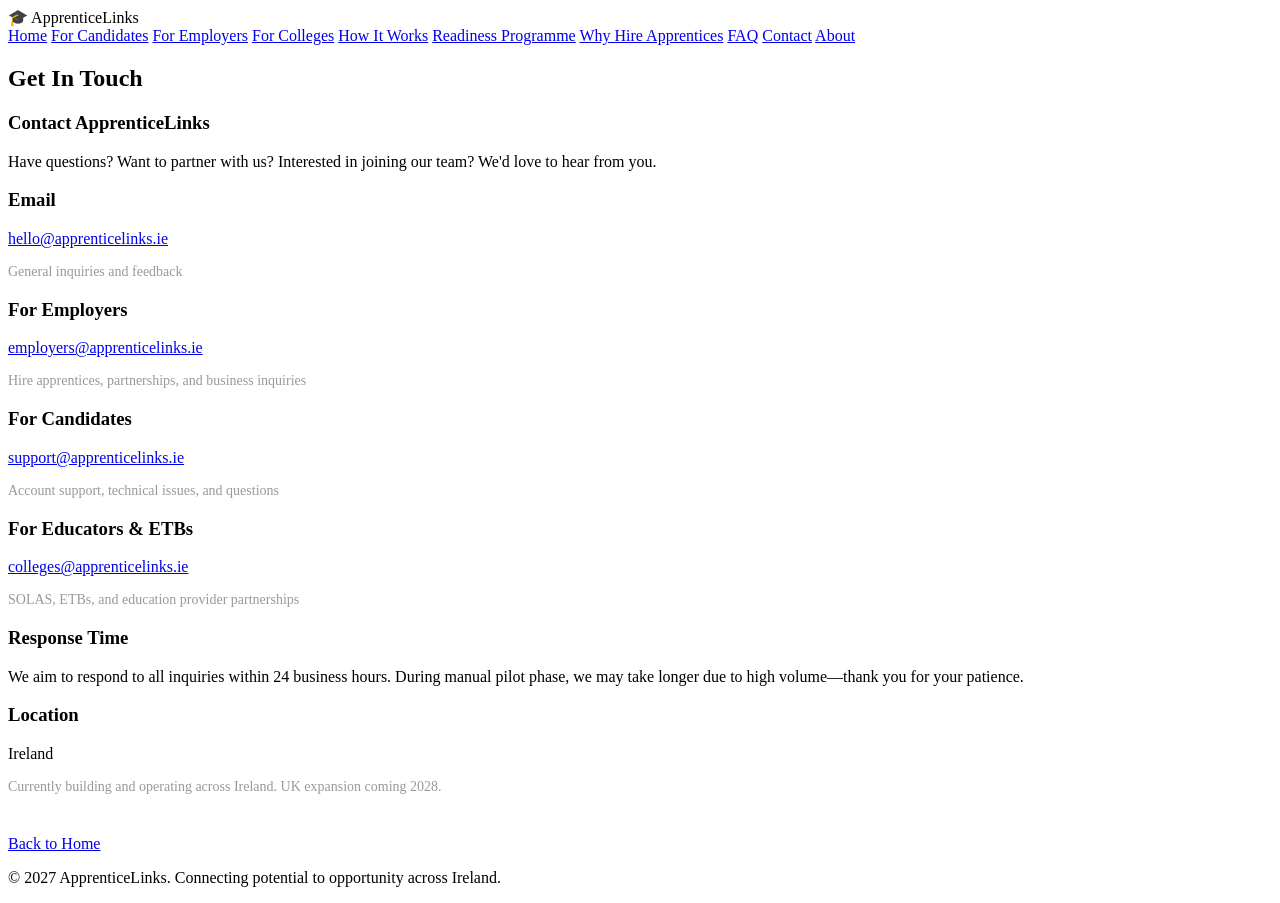
==== contact.html @ 3d9f49cb "Initial commit - ApprenticeLinks website" ====
<!DOCTYPE html>
<html lang="en">
<head>
  <meta charset="UTF-8">
  <meta name="viewport" content="width=device-width, initial-scale=1.0">
  <meta name="description" content="Contact ApprenticeLinks - Get in touch with our team">
  <title>Contact - ApprenticeLinks</title>
  <link rel="stylesheet" href="styles.css">
</head>
<body>
  <header>
    <div class="logo">🎓 ApprenticeLinks</div>
    <nav>
      <a href="index.html">Home</a>
      <a href="for-candidates.html">For Candidates</a>
      <a href="for-employers.html">For Employers</a>
      <a href="for-colleges.html">For Colleges</a>
      <a href="how-it-works.html">How It Works</a>
      <a href="readiness-programme.html">Readiness Programme</a>
      <a href="why-hire-apprentices.html">Why Hire Apprentices</a>
      <a href="faq.html">FAQ</a>
      <a href="contact.html">Contact</a>
      <a href="about.html">About</a>
    </nav>
  </header>

  <section class="section">
    <h2>Get In Touch</h2>
    
    <div class="card">
      <h3>Contact ApprenticeLinks</h3>
      <p>Have questions? Want to partner with us? Interested in joining our team? We'd love to hear from you.</p>
    </div>

    <div class="card">
      <h3>Email</h3>
      <p><a href="mailto:hello@apprenticelinks.ie">hello@apprenticelinks.ie</a></p>
      <p style="margin-top: 10px; color: #999; font-size: 14px;">General inquiries and feedback</p>
    </div>

    <div class="card">
      <h3>For Employers</h3>
      <p><a href="mailto:employers@apprenticelinks.ie">employers@apprenticelinks.ie</a></p>
      <p style="margin-top: 10px; color: #999; font-size: 14px;">Hire apprentices, partnerships, and business inquiries</p>
    </div>

    <div class="card">
      <h3>For Candidates</h3>
      <p><a href="mailto:support@apprenticelinks.ie">support@apprenticelinks.ie</a></p>
      <p style="margin-top: 10px; color: #999; font-size: 14px;">Account support, technical issues, and questions</p>
    </div>

    <div class="card">
      <h3>For Educators & ETBs</h3>
      <p><a href="mailto:colleges@apprenticelinks.ie">colleges@apprenticelinks.ie</a></p>
      <p style="margin-top: 10px; color: #999; font-size: 14px;">SOLAS, ETBs, and education provider partnerships</p>
    </div>

    <div class="card">
      <h3>Response Time</h3>
      <p>We aim to respond to all inquiries within 24 business hours. During manual pilot phase, we may take longer due to high volume—thank you for your patience.</p>
    </div>

    <div class="card">
      <h3>Location</h3>
      <p>Ireland</p>
      <p style="margin-top: 10px; color: #999; font-size: 14px;">Currently building and operating across Ireland. UK expansion coming 2028.</p>
    </div>

    <div class="button-container" style="margin-top: 40px;">
      <a href="index.html" class="btn">Back to Home</a>
    </div>
  </section>

  <footer>
    <p>&copy; 2027 ApprenticeLinks. Connecting potential to opportunity across Ireland.</p>
  </footer>
</body>
</html>
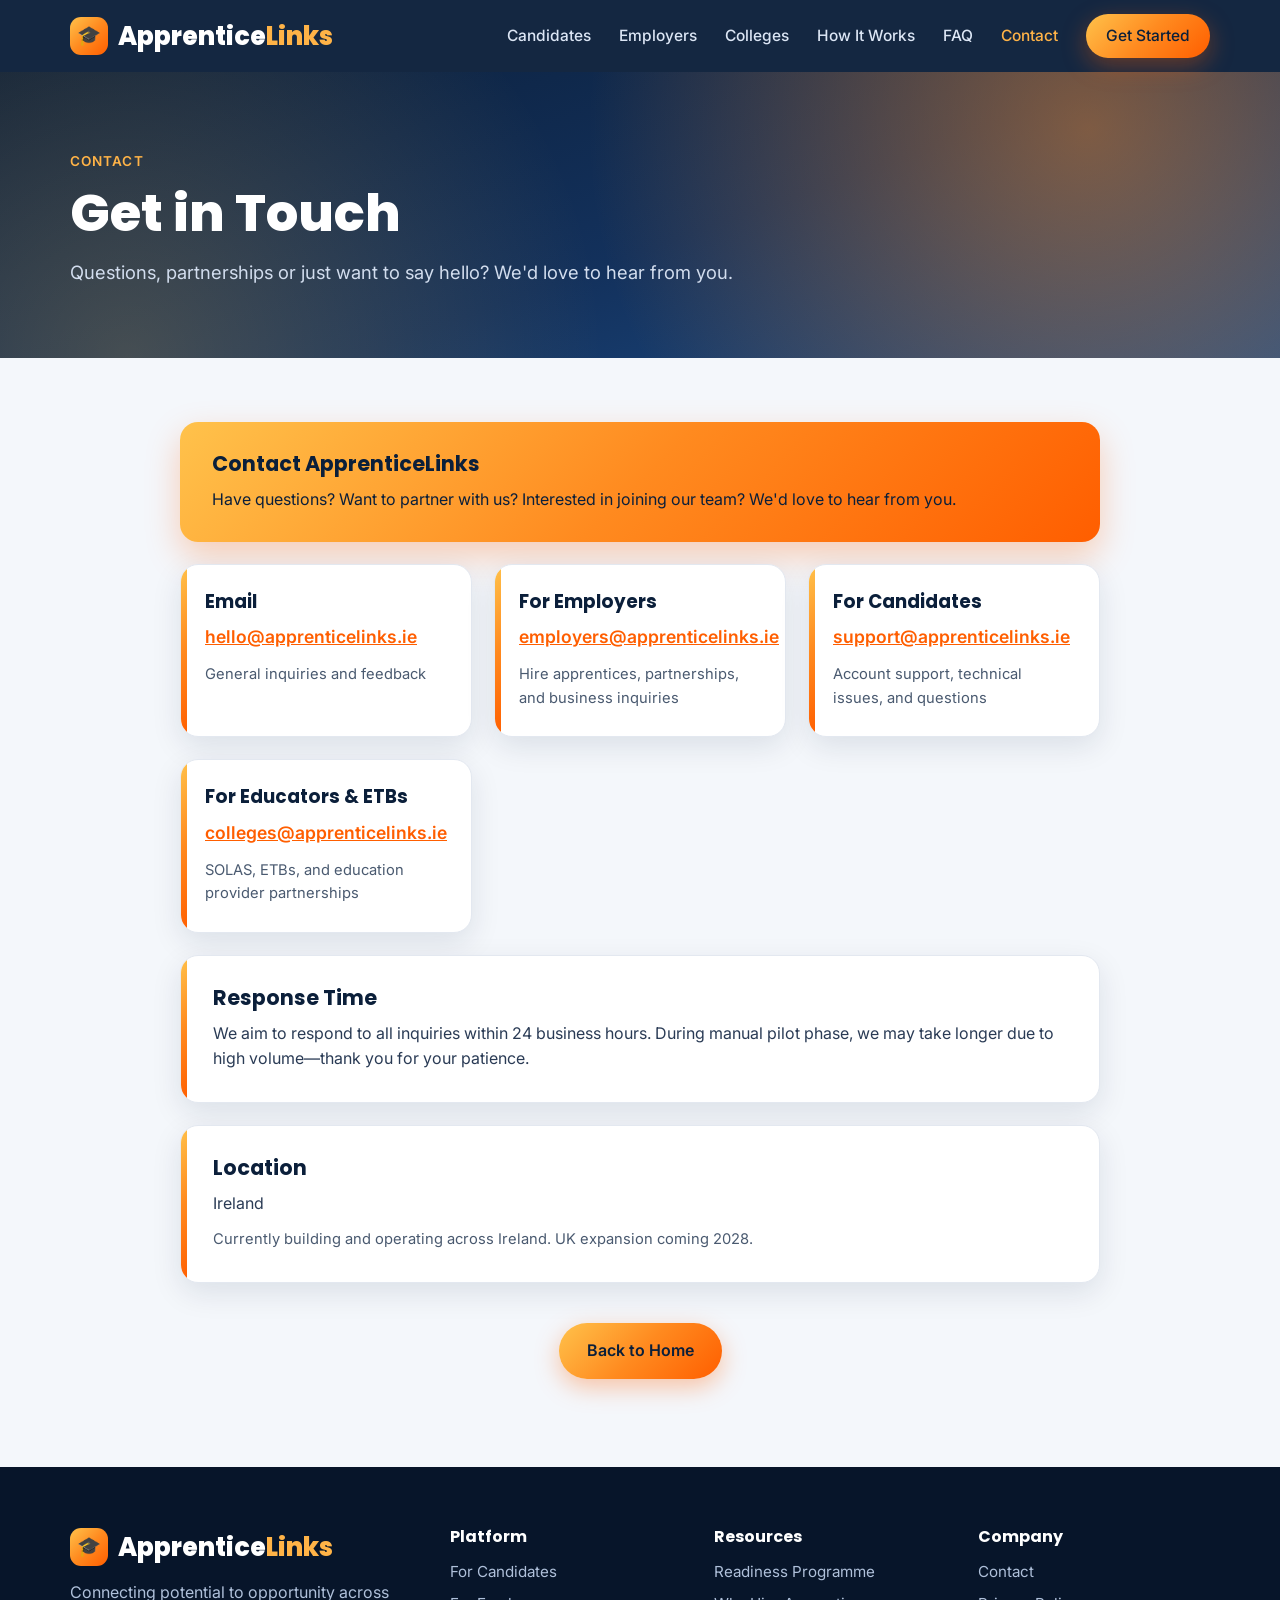
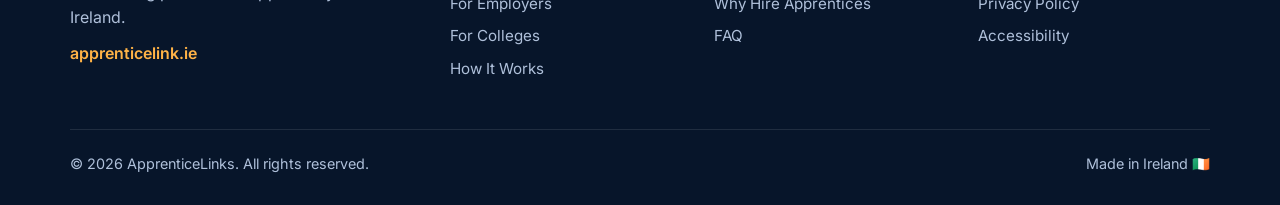
==== commit 3e41e897: "Restyle all pages to match the new homepage Moves the homepage styles into the shared styles.css and" ====
--- a/contact.html
+++ b/contact.html
@@ -5,75 +5,120 @@
   <meta name="viewport" content="width=device-width, initial-scale=1.0">
   <meta name="description" content="Contact ApprenticeLinks - Get in touch with our team">
   <title>Contact - ApprenticeLinks</title>
+  <link rel="preconnect" href="https://fonts.googleapis.com">
+  <link rel="preconnect" href="https://fonts.gstatic.com" crossorigin>
+  <link href="https://fonts.googleapis.com/css2?family=Poppins:wght@600;700;800&family=Inter:wght@400;500;600&display=swap" rel="stylesheet">
   <link rel="stylesheet" href="styles.css">
 </head>
 <body>
+
   <header>
-    <div class="logo">🎓 ApprenticeLinks</div>
-    <nav>
-      <a href="index.html">Home</a>
-      <a href="for-candidates.html">For Candidates</a>
-      <a href="for-employers.html">For Employers</a>
-      <a href="for-colleges.html">For Colleges</a>
-      <a href="how-it-works.html">How It Works</a>
-      <a href="readiness-programme.html">Readiness Programme</a>
-      <a href="why-hire-apprentices.html">Why Hire Apprentices</a>
-      <a href="faq.html">FAQ</a>
-      <a href="contact.html">Contact</a>
-      <a href="about.html">About</a>
-    </nav>
+    <div class="container nav-bar">
+      <a href="index.html" class="logo" aria-label="ApprenticeLinks home">
+        <span class="logo-mark" aria-hidden="true">🎓</span>
+        <span>Apprentice<span class="accent">Links</span></span>
+      </a>
+      <button class="menu-toggle" aria-label="Open menu" aria-expanded="false" aria-controls="main-nav">☰</button>
+      <nav class="main-nav" id="main-nav">
+        <a href="for-candidates.html">Candidates</a>
+        <a href="for-employers.html">Employers</a>
+        <a href="for-colleges.html">Colleges</a>
+        <a href="how-it-works.html">How It Works</a>
+        <a href="faq.html">FAQ</a>
+        <a href="contact.html" class="active" aria-current="page">Contact</a>
+        <a href="index.html#quiz" class="btn btn-orange btn-sm">Get Started</a>
+      </nav>
+    </div>
   </header>
 
-  <section class="section">
-    <h2>Get In Touch</h2>
-    
-    <div class="card">
-      <h3>Contact ApprenticeLinks</h3>
-      <p>Have questions? Want to partner with us? Interested in joining our team? We'd love to hear from you.</p>
+  <section class="page-hero">
+    <div class="container">
+      <span class="eyebrow">Contact</span>
+      <h1>Get in Touch</h1>
+      <p>Questions, partnerships or just want to say hello? We'd love to hear from you.</p>
     </div>
+  </section>
 
-    <div class="card">
-      <h3>Email</h3>
-      <p><a href="mailto:hello@apprenticelinks.ie">hello@apprenticelinks.ie</a></p>
-      <p style="margin-top: 10px; color: #999; font-size: 14px;">General inquiries and feedback</p>
-    </div>
-
-    <div class="card">
-      <h3>For Employers</h3>
-      <p><a href="mailto:employers@apprenticelinks.ie">employers@apprenticelinks.ie</a></p>
-      <p style="margin-top: 10px; color: #999; font-size: 14px;">Hire apprentices, partnerships, and business inquiries</p>
-    </div>
-
-    <div class="card">
-      <h3>For Candidates</h3>
-      <p><a href="mailto:support@apprenticelinks.ie">support@apprenticelinks.ie</a></p>
-      <p style="margin-top: 10px; color: #999; font-size: 14px;">Account support, technical issues, and questions</p>
-    </div>
-
-    <div class="card">
-      <h3>For Educators & ETBs</h3>
-      <p><a href="mailto:colleges@apprenticelinks.ie">colleges@apprenticelinks.ie</a></p>
-      <p style="margin-top: 10px; color: #999; font-size: 14px;">SOLAS, ETBs, and education provider partnerships</p>
-    </div>
-
-    <div class="card">
-      <h3>Response Time</h3>
-      <p>We aim to respond to all inquiries within 24 business hours. During manual pilot phase, we may take longer due to high volume—thank you for your patience.</p>
-    </div>
-
-    <div class="card">
-      <h3>Location</h3>
-      <p>Ireland</p>
-      <p style="margin-top: 10px; color: #999; font-size: 14px;">Currently building and operating across Ireland. UK expansion coming 2028.</p>
-    </div>
-
-    <div class="button-container" style="margin-top: 40px;">
-      <a href="index.html" class="btn">Back to Home</a>
+  <section class="page-body">
+    <div class="container">
+      <div class="page-content">
+        <div class="card highlight">
+        <h3>Contact ApprenticeLinks</h3>
+        <p>Have questions? Want to partner with us? Interested in joining our team? We'd love to hear from you.</p>
+        </div>
+        <div class="card-grid">
+          <div class="card contact-card">
+          <h3>Email</h3>
+          <p class="email"><a href="mailto:hello@apprenticelinks.ie">hello@apprenticelinks.ie</a></p>
+          <p class="muted">General inquiries and feedback</p>
+          </div>
+          <div class="card contact-card">
+          <h3>For Employers</h3>
+          <p class="email"><a href="mailto:employers@apprenticelinks.ie">employers@apprenticelinks.ie</a></p>
+          <p class="muted">Hire apprentices, partnerships, and business inquiries</p>
+          </div>
+          <div class="card contact-card">
+          <h3>For Candidates</h3>
+          <p class="email"><a href="mailto:support@apprenticelinks.ie">support@apprenticelinks.ie</a></p>
+          <p class="muted">Account support, technical issues, and questions</p>
+          </div>
+          <div class="card contact-card">
+          <h3>For Educators & ETBs</h3>
+          <p class="email"><a href="mailto:colleges@apprenticelinks.ie">colleges@apprenticelinks.ie</a></p>
+          <p class="muted">SOLAS, ETBs, and education provider partnerships</p>
+          </div>
+        </div>
+        <div class="card">
+        <h3>Response Time</h3>
+        <p>We aim to respond to all inquiries within 24 business hours. During manual pilot phase, we may take longer due to high volume—thank you for your patience.</p>
+        </div>
+        <div class="card">
+        <h3>Location</h3>
+        <p>Ireland</p>
+        <p class="muted">Currently building and operating across Ireland. UK expansion coming 2028.</p>
+        </div>
+        <div class="page-actions">
+          <a href="index.html" class="btn btn-orange">Back to Home</a>
+        </div>
+      </div>
     </div>
   </section>
 
   <footer>
-    <p>&copy; 2027 ApprenticeLinks. Connecting potential to opportunity across Ireland.</p>
+    <div class="container">
+      <div class="footer-grid">
+        <div>
+          <div class="logo"><span class="logo-mark" aria-hidden="true">🎓</span><span>Apprentice<span class="accent">Links</span></span></div>
+          <p>Connecting potential to opportunity across Ireland.</p>
+          <p style="margin-top:10px;color:var(--orange-light);font-weight:600;">apprenticelink.ie</p>
+        </div>
+        <div>
+          <h4>Platform</h4>
+          <a href="for-candidates.html">For Candidates</a>
+          <a href="for-employers.html">For Employers</a>
+          <a href="for-colleges.html">For Colleges</a>
+          <a href="how-it-works.html">How It Works</a>
+        </div>
+        <div>
+          <h4>Resources</h4>
+          <a href="readiness-programme.html">Readiness Programme</a>
+          <a href="why-hire-apprentices.html">Why Hire Apprentices</a>
+          <a href="faq.html">FAQ</a>
+        </div>
+        <div>
+          <h4>Company</h4>
+          <a href="contact.html">Contact</a>
+          <a href="#">Privacy Policy</a>
+          <a href="#">Accessibility</a>
+        </div>
+      </div>
+      <div class="footer-bottom">
+        <span>&copy; <span id="year">2026</span> ApprenticeLinks. All rights reserved.</span>
+        <span>Made in Ireland 🇮🇪</span>
+      </div>
+    </div>
   </footer>
+
+  <script src="site.js"></script>
 </body>
 </html>
--- a/styles.css
+++ b/styles.css
@@ -0,0 +1,682 @@
+:root {
+  --navy: #0B1F3A;
+  --navy-2: #13315C;
+  --navy-3: #1D4E89;
+  --orange: #FF7A1A;
+  --orange-light: #FFB347;
+  --orange-bright: #FF5E00;
+  --orange-grad: linear-gradient(135deg, #FFC24B 0%, #FF8A1F 50%, #FF5E00 100%);
+  --red: #D62839;
+  --red-dark: #B01E2E;
+  --bg: #FFFFFF;
+  --bg-soft: #FFF6EC;
+  --bg-grey: #F4F7FB;
+  --text: #0B1F3A;
+  --muted: #4A5A70;
+  --border: #E3E8F0;
+  --radius: 18px;
+  --shadow: 0 10px 30px rgba(11, 31, 58, 0.10);
+}
+
+* { box-sizing: border-box; margin: 0; padding: 0; }
+html { scroll-behavior: smooth; }
+body {
+  font-family: 'Inter', system-ui, -apple-system, sans-serif;
+  color: var(--text);
+  background: var(--bg);
+  line-height: 1.6;
+}
+h1, h2, h3, h4 { font-family: 'Poppins', sans-serif; line-height: 1.2; }
+a { color: inherit; }
+.container { max-width: 1180px; margin: 0 auto; padding: 0 20px; }
+section { padding: 88px 0; scroll-margin-top: 72px; }
+.aud { scroll-margin-top: 90px; }
+.section-head { text-align: center; max-width: 720px; margin: 0 auto 48px; }
+.eyebrow {
+  display: inline-block;
+  font-weight: 600;
+  font-size: 0.85rem;
+  letter-spacing: 0.08em;
+  text-transform: uppercase;
+  color: var(--orange-bright);
+  margin-bottom: 10px;
+}
+.section-head h2 { font-size: clamp(1.8rem, 4vw, 2.6rem); margin-bottom: 14px; }
+.section-head p { color: var(--muted); font-size: 1.1rem; }
+
+/* ---------- Buttons ---------- */
+.btn {
+  display: inline-flex;
+  align-items: center;
+  justify-content: center;
+  gap: 8px;
+  padding: 15px 28px;
+  border-radius: 999px;
+  font-weight: 600;
+  font-size: 1rem;
+  text-decoration: none;
+  border: none;
+  cursor: pointer;
+  transition: transform 0.15s ease, box-shadow 0.15s ease, filter 0.15s ease;
+  font-family: inherit;
+}
+.btn:hover { transform: translateY(-2px); filter: brightness(1.05); }
+.btn:focus-visible { outline: 3px solid var(--orange-light); outline-offset: 3px; }
+.btn-orange { background: var(--orange-grad); color: var(--navy); box-shadow: 0 8px 24px rgba(255, 94, 0, 0.35); }
+.btn-red { background: var(--red); color: #fff; box-shadow: 0 8px 24px rgba(214, 40, 57, 0.35); }
+.btn-red:hover { background: var(--red-dark); }
+.btn-ghost { background: transparent; color: var(--navy); border: 2px solid var(--border); }
+.btn-ghost:hover { border-color: var(--orange); }
+.btn-sm { padding: 10px 20px; font-size: 0.95rem; }
+
+/* ---------- Header ---------- */
+header {
+  position: sticky;
+  top: 0;
+  z-index: 50;
+  background: rgba(11, 31, 58, 0.96);
+  backdrop-filter: blur(8px);
+}
+.nav-bar { display: flex; align-items: center; justify-content: space-between; height: 72px; }
+.logo {
+  font-family: 'Poppins', sans-serif;
+  font-weight: 800;
+  font-size: 1.6rem;
+  color: #fff;
+  text-decoration: none;
+  display: flex;
+  align-items: center;
+  gap: 10px;
+}
+.logo-mark {
+  width: 38px; height: 38px;
+  border-radius: 11px;
+  background: var(--orange-grad);
+  display: grid; place-items: center;
+  color: var(--navy);
+  font-size: 1.2rem;
+}
+.logo span.accent { color: var(--orange-light); }
+nav.main-nav { display: flex; align-items: center; gap: 28px; }
+nav.main-nav a { color: #DCE6F5; text-decoration: none; font-weight: 500; font-size: 0.97rem; }
+nav.main-nav a:hover { color: var(--orange-light); }
+nav.main-nav a.btn { color: var(--navy); }
+.menu-toggle {
+  display: none;
+  background: none; border: none; color: #fff;
+  font-size: 1.7rem; cursor: pointer;
+}
+
+/* ---------- Hero ---------- */
+.hero {
+  position: relative;
+  overflow: hidden;
+  background:
+    radial-gradient(circle at 85% 20%, rgba(255, 138, 31, 0.45), transparent 45%),
+    radial-gradient(circle at 10% 90%, rgba(255, 194, 75, 0.25), transparent 40%),
+    linear-gradient(160deg, var(--navy) 0%, var(--navy-2) 55%, var(--navy-3) 100%);
+  color: #fff;
+  padding: 96px 0 110px;
+}
+.hero-grid { display: grid; grid-template-columns: 1.1fr 0.9fr; gap: 56px; align-items: center; }
+.domain-pill {
+  display: inline-flex; align-items: center; gap: 8px;
+  background: rgba(255, 255, 255, 0.1);
+  border: 1px solid rgba(255, 179, 71, 0.5);
+  color: var(--orange-light);
+  padding: 7px 16px;
+  border-radius: 999px;
+  font-weight: 600;
+  font-size: 0.95rem;
+  margin-bottom: 22px;
+}
+.domain-pill::before {
+  content: '';
+  width: 8px; height: 8px; border-radius: 50%;
+  background: var(--orange-light);
+  box-shadow: 0 0 0 4px rgba(255, 179, 71, 0.25);
+}
+.hero h1 { font-size: clamp(2.3rem, 5.4vw, 3.8rem); font-weight: 800; margin-bottom: 20px; }
+.hero h1 .hl {
+  background: var(--orange-grad);
+  -webkit-background-clip: text;
+  background-clip: text;
+  color: transparent;
+}
+.hero .subtitle { font-size: 1.2rem; color: #D2DDEE; max-width: 560px; margin-bottom: 34px; }
+.button-container { display: flex; flex-wrap: wrap; gap: 14px; margin-bottom: 26px; }
+.hero-note { font-size: 0.95rem; color: #AFC0DA; }
+.hero-note a { color: var(--orange-light); font-weight: 600; }
+
+.hero-card {
+  background: #fff;
+  color: var(--navy);
+  border-radius: 22px;
+  padding: 26px;
+  box-shadow: 0 30px 60px rgba(0, 0, 0, 0.35);
+  transform: rotate(1.5deg);
+}
+.hero-card h4 { font-size: 1rem; margin-bottom: 4px; }
+.hero-card .small { color: var(--muted); font-size: 0.88rem; margin-bottom: 18px; }
+.match-row {
+  display: flex; align-items: center; justify-content: space-between; gap: 12px;
+  padding: 14px 0;
+  border-top: 1px solid var(--border);
+}
+.match-row .role { font-weight: 600; font-size: 0.97rem; }
+.match-row .meta { font-size: 0.82rem; color: var(--muted); }
+.score {
+  flex-shrink: 0;
+  min-width: 62px;
+  text-align: center;
+  font-weight: 700;
+  font-family: 'Poppins', sans-serif;
+  padding: 6px 10px;
+  border-radius: 10px;
+  background: var(--orange-grad);
+  color: var(--navy);
+}
+.hero-card .badge-float {
+  display: inline-block;
+  margin-top: 16px;
+  background: #E8F7EE;
+  color: #146C3B;
+  font-weight: 600;
+  font-size: 0.85rem;
+  padding: 6px 12px;
+  border-radius: 999px;
+}
+
+/* ---------- Stats ---------- */
+.stats { background: var(--orange-grad); padding: 36px 0; }
+.stats-grid { display: grid; grid-template-columns: repeat(4, 1fr); gap: 20px; text-align: center; color: var(--navy); }
+.stat .num { font-family: 'Poppins', sans-serif; font-size: 2.2rem; font-weight: 800; }
+.stat .label { font-weight: 600; font-size: 0.95rem; }
+
+/* ---------- Steps ---------- */
+.steps { display: grid; grid-template-columns: repeat(4, 1fr); gap: 22px; counter-reset: step; }
+.step {
+  position: relative;
+  background: #fff;
+  border: 1px solid var(--border);
+  border-radius: var(--radius);
+  padding: 30px 24px;
+  box-shadow: var(--shadow);
+}
+.step-num {
+  width: 48px; height: 48px; border-radius: 14px;
+  display: grid; place-items: center;
+  background: var(--navy);
+  color: var(--orange-light);
+  font-family: 'Poppins', sans-serif;
+  font-weight: 800;
+  font-size: 1.3rem;
+  margin-bottom: 18px;
+}
+.step h3 { font-size: 1.15rem; margin-bottom: 8px; }
+.step p { color: var(--muted); font-size: 0.97rem; }
+
+/* ---------- Feature boxes (bright orange gradient) ---------- */
+.why { background: var(--bg-soft); }
+.feature-grid { display: grid; grid-template-columns: repeat(3, 1fr); gap: 24px; }
+.feature {
+  background: var(--orange-grad);
+  border-radius: var(--radius);
+  padding: 32px 28px;
+  color: var(--navy);
+  box-shadow: 0 14px 34px rgba(255, 94, 0, 0.28);
+  transition: transform 0.2s ease, box-shadow 0.2s ease;
+  position: relative;
+  overflow: hidden;
+}
+.feature::after {
+  content: '';
+  position: absolute;
+  width: 160px; height: 160px;
+  right: -50px; top: -50px;
+  border-radius: 50%;
+  background: rgba(255, 255, 255, 0.22);
+}
+.feature:hover { transform: translateY(-6px); box-shadow: 0 20px 40px rgba(255, 94, 0, 0.38); }
+.feature-icon {
+  width: 56px; height: 56px;
+  border-radius: 16px;
+  background: var(--navy);
+  display: grid; place-items: center;
+  margin-bottom: 18px;
+}
+.feature-icon svg { width: 28px; height: 28px; stroke: var(--orange-light); fill: none; stroke-width: 2; stroke-linecap: round; stroke-linejoin: round; }
+.feature h3 { font-size: 1.25rem; margin-bottom: 8px; }
+.feature p { font-weight: 500; }
+
+/* ---------- Audience ---------- */
+.audience-grid { display: grid; grid-template-columns: repeat(3, 1fr); gap: 24px; }
+.aud {
+  border-radius: var(--radius);
+  padding: 34px 28px;
+  display: flex; flex-direction: column;
+  box-shadow: var(--shadow);
+}
+.aud h3 { font-size: 1.4rem; margin-bottom: 10px; }
+.aud ul { list-style: none; margin: 14px 0 26px; flex-grow: 1; }
+.aud li { padding-left: 28px; position: relative; margin-bottom: 10px; }
+.aud li::before {
+  content: '✓';
+  position: absolute; left: 0; top: 0;
+  font-weight: 800;
+}
+.aud-candidates { background: var(--navy); color: #fff; }
+.aud-candidates li::before { color: var(--orange-light); }
+.aud-candidates p { color: #C9D6EA; }
+.aud-employers { background: #fff; border: 3px solid var(--red); }
+.aud-employers li::before { color: var(--red); }
+.aud-employers p { color: var(--muted); }
+.aud-colleges { background: var(--bg-grey); border: 1px solid var(--border); }
+.aud-colleges li::before { color: var(--orange-bright); }
+.aud-colleges p { color: var(--muted); }
+.aud .tag {
+  display: inline-block; align-self: flex-start;
+  font-size: 0.8rem; font-weight: 700; text-transform: uppercase; letter-spacing: 0.06em;
+  padding: 5px 12px; border-radius: 999px; margin-bottom: 14px;
+}
+.aud-candidates .tag { background: rgba(255, 179, 71, 0.2); color: var(--orange-light); }
+.aud-employers .tag { background: #FDE7EA; color: var(--red-dark); }
+.aud-colleges .tag { background: #FFE9D6; color: #A34400; }
+
+/* ---------- Quiz ---------- */
+.quiz-section {
+  background:
+    radial-gradient(circle at 0% 0%, rgba(255, 138, 31, 0.35), transparent 40%),
+    linear-gradient(160deg, var(--navy) 0%, var(--navy-2) 100%);
+  color: #fff;
+}
+.quiz-section .section-head p { color: #C9D6EA; }
+.quiz-section .eyebrow { color: var(--orange-light); }
+.quiz-card {
+  max-width: 780px;
+  margin: 0 auto;
+  background: #fff;
+  color: var(--navy);
+  border-radius: 24px;
+  padding: 40px;
+  box-shadow: 0 30px 60px rgba(0, 0, 0, 0.3);
+}
+.progress-wrap { display: flex; align-items: center; gap: 14px; margin-bottom: 28px; }
+.progress { flex: 1; height: 10px; background: var(--bg-grey); border-radius: 999px; overflow: hidden; }
+.progress-bar { height: 100%; width: 0; background: var(--orange-grad); border-radius: 999px; transition: width 0.35s ease; }
+.progress-label { font-weight: 600; font-size: 0.9rem; color: var(--muted); white-space: nowrap; }
+.q-title { font-size: 1.5rem; margin-bottom: 22px; }
+.options { display: grid; grid-template-columns: 1fr 1fr; gap: 14px; }
+.option {
+  text-align: left;
+  background: var(--bg-grey);
+  border: 2px solid transparent;
+  border-radius: 14px;
+  padding: 16px 18px;
+  font-family: inherit;
+  font-size: 1rem;
+  font-weight: 500;
+  color: var(--navy);
+  cursor: pointer;
+  display: flex; align-items: center; gap: 12px;
+  transition: border-color 0.15s ease, background 0.15s ease, transform 0.15s ease;
+}
+.option:hover { border-color: var(--orange); background: var(--bg-soft); transform: translateY(-2px); }
+.option:focus-visible { outline: 3px solid var(--orange-light); outline-offset: 2px; }
+.option .emoji { font-size: 1.5rem; }
+.quiz-nav { display: flex; justify-content: space-between; margin-top: 26px; }
+.link-btn { background: none; border: none; color: var(--muted); font-weight: 600; cursor: pointer; font-family: inherit; font-size: 0.95rem; }
+.link-btn:hover { color: var(--orange-bright); }
+.link-btn[disabled] { visibility: hidden; }
+
+.results h3 { font-size: 1.6rem; margin-bottom: 6px; }
+.results .intro { color: var(--muted); margin-bottom: 22px; }
+.result-item {
+  display: flex; align-items: center; gap: 16px;
+  padding: 18px;
+  border: 1px solid var(--border);
+  border-radius: 14px;
+  margin-bottom: 12px;
+}
+.result-item.top { border: 2px solid var(--orange); background: var(--bg-soft); }
+.result-item .info { flex: 1; }
+.result-item .role { font-weight: 700; font-size: 1.05rem; }
+.result-item .meta { font-size: 0.88rem; color: var(--muted); }
+.result-item .score { font-size: 1.1rem; }
+.next-box {
+  margin-top: 22px;
+  background: var(--navy);
+  color: #fff;
+  border-radius: 16px;
+  padding: 22px;
+}
+.next-box h4 { color: var(--orange-light); margin-bottom: 8px; }
+.next-box ol { padding-left: 20px; color: #D2DDEE; }
+.results .actions { display: flex; flex-wrap: wrap; gap: 12px; margin-top: 24px; }
+.demo-note { text-align: center; color: #AFC0DA; font-size: 0.9rem; margin-top: 18px; }
+
+/* ---------- System demo ---------- */
+.demo { background: var(--bg-grey); }
+.tabs { display: flex; justify-content: center; gap: 10px; margin-bottom: 28px; flex-wrap: wrap; }
+.tab {
+  padding: 11px 22px;
+  border-radius: 999px;
+  border: 2px solid var(--border);
+  background: #fff;
+  font-family: inherit;
+  font-weight: 600;
+  font-size: 0.97rem;
+  color: var(--navy);
+  cursor: pointer;
+}
+.tab[aria-selected="true"] { background: var(--navy); color: #fff; border-color: var(--navy); }
+.browser {
+  max-width: 1060px;
+  margin: 0 auto;
+  background: #fff;
+  border-radius: 18px;
+  box-shadow: 0 30px 60px rgba(11, 31, 58, 0.18);
+  overflow: hidden;
+}
+.browser-bar {
+  display: flex; align-items: center; gap: 8px;
+  background: #E9EEF5;
+  padding: 12px 16px;
+}
+.dot { width: 12px; height: 12px; border-radius: 50%; }
+.dot.r { background: #FF5F57; } .dot.y { background: #FEBC2E; } .dot.g { background: #28C840; }
+.url {
+  margin-left: 14px;
+  background: #fff;
+  border-radius: 8px;
+  padding: 5px 14px;
+  font-size: 0.85rem;
+  color: var(--muted);
+  flex: 1;
+  max-width: 420px;
+  overflow: hidden; white-space: nowrap; text-overflow: ellipsis;
+}
+.app { display: grid; grid-template-columns: 220px minmax(0, 1fr); min-height: 520px; }
+.sidebar { background: var(--navy); color: #C9D6EA; padding: 22px 16px; }
+.sidebar .logo { font-size: 1.15rem; margin-bottom: 26px; }
+.sidebar .logo-mark { width: 30px; height: 30px; font-size: 0.95rem; border-radius: 9px; }
+.side-link { display: block; padding: 10px 12px; border-radius: 10px; font-size: 0.93rem; margin-bottom: 4px; }
+.side-link.active { background: rgba(255, 179, 71, 0.16); color: var(--orange-light); font-weight: 600; }
+.app-main { padding: 26px; background: #FAFBFD; }
+.app-top { display: flex; justify-content: space-between; align-items: center; gap: 16px; margin-bottom: 22px; flex-wrap: wrap; }
+.app-top h3 { font-size: 1.35rem; }
+.app-top .sub { color: var(--muted); font-size: 0.9rem; }
+.avatar {
+  width: 44px; height: 44px; border-radius: 50%;
+  background: var(--orange-grad);
+  display: grid; place-items: center;
+  font-weight: 700; color: var(--navy);
+  flex-shrink: 0;
+}
+.kpis { display: grid; grid-template-columns: repeat(4, 1fr); gap: 14px; margin-bottom: 20px; }
+.kpi { background: #fff; border: 1px solid var(--border); border-radius: 14px; padding: 16px; }
+.kpi .k-label { font-size: 0.82rem; color: var(--muted); font-weight: 500; }
+.kpi .k-val { font-family: 'Poppins', sans-serif; font-size: 1.6rem; font-weight: 700; }
+.kpi .k-delta { font-size: 0.8rem; color: #146C3B; font-weight: 600; }
+.panels { display: grid; grid-template-columns: minmax(0, 1.4fr) minmax(0, 1fr); gap: 16px; }
+.panel, .kpi { min-width: 0; }
+.panel { background: #fff; border: 1px solid var(--border); border-radius: 14px; padding: 18px; }
+.panel h4 { font-size: 1rem; margin-bottom: 14px; }
+.bar-row { margin-bottom: 14px; }
+.bar-row .lbl { display: flex; justify-content: space-between; font-size: 0.88rem; font-weight: 500; margin-bottom: 6px; }
+.bar { height: 9px; background: var(--bg-grey); border-radius: 999px; overflow: hidden; }
+.bar span { display: block; height: 100%; background: var(--orange-grad); border-radius: 999px; }
+.chip {
+  display: inline-block;
+  font-size: 0.76rem;
+  font-weight: 600;
+  padding: 3px 10px;
+  border-radius: 999px;
+  white-space: nowrap;
+}
+.chip.green { background: #E8F7EE; color: #146C3B; }
+.chip.orange { background: #FFE9D6; color: #A34400; }
+.chip.blue { background: #E4EDFA; color: var(--navy-3); }
+.chip.red { background: #FDE7EA; color: var(--red-dark); }
+table { width: 100%; border-collapse: collapse; font-size: 0.9rem; }
+th { text-align: left; color: var(--muted); font-weight: 600; font-size: 0.8rem; text-transform: uppercase; letter-spacing: 0.04em; padding: 8px 6px; border-bottom: 1px solid var(--border); }
+td { padding: 12px 6px; border-bottom: 1px solid var(--border); vertical-align: middle; }
+tr:last-child td { border-bottom: none; }
+.mini-score { font-weight: 700; color: var(--orange-bright); font-family: 'Poppins', sans-serif; }
+.mini-btn {
+  background: var(--navy); color: #fff; border: none; border-radius: 8px;
+  padding: 6px 12px; font-size: 0.8rem; font-weight: 600; cursor: pointer; font-family: inherit;
+}
+.table-wrap { overflow-x: auto; }
+.demo-caption { text-align: center; color: var(--muted); font-size: 0.9rem; margin-top: 18px; }
+[hidden] { display: none !important; }
+
+/* ---------- Sectors ---------- */
+.sector-list { display: flex; flex-wrap: wrap; justify-content: center; gap: 12px; }
+.sector {
+  padding: 12px 22px;
+  border-radius: 999px;
+  background: #fff;
+  border: 2px solid var(--border);
+  font-weight: 600;
+  text-decoration: none;
+  transition: all 0.15s ease;
+}
+.sector:hover { background: var(--orange-grad); border-color: transparent; }
+
+/* ---------- Final CTA ---------- */
+.cta {
+  background:
+    radial-gradient(circle at 90% 50%, rgba(255, 138, 31, 0.5), transparent 45%),
+    var(--navy);
+  color: #fff;
+  text-align: center;
+}
+.cta h2 { font-size: clamp(1.9rem, 4vw, 2.8rem); margin-bottom: 14px; }
+.cta p { color: #C9D6EA; font-size: 1.15rem; margin-bottom: 30px; }
+.cta .button-container { justify-content: center; }
+
+/* ---------- Footer ---------- */
+footer { background: #07152A; color: #AFC0DA; padding: 60px 0 30px; }
+.footer-grid { display: grid; grid-template-columns: 1.5fr 1fr 1fr 1fr; gap: 32px; margin-bottom: 40px; }
+footer h4 { color: #fff; font-size: 1rem; margin-bottom: 14px; }
+footer a { display: block; color: #AFC0DA; text-decoration: none; margin-bottom: 8px; font-size: 0.95rem; }
+footer a:hover { color: var(--orange-light); }
+footer .logo { margin-bottom: 12px; }
+.footer-bottom { border-top: 1px solid rgba(255, 255, 255, 0.1); padding-top: 22px; font-size: 0.9rem; display: flex; justify-content: space-between; flex-wrap: wrap; gap: 10px; }
+
+/* ---------- Responsive ---------- */
+@media (max-width: 960px) {
+  .hero-grid { grid-template-columns: 1fr; }
+  .hero-card { transform: none; max-width: 520px; }
+  .steps { grid-template-columns: 1fr 1fr; }
+  .feature-grid, .audience-grid { grid-template-columns: 1fr 1fr; }
+  .app { grid-template-columns: minmax(0, 1fr); }
+  .sidebar { display: none; }
+  .panels { grid-template-columns: minmax(0, 1fr); }
+  .footer-grid { grid-template-columns: 1fr 1fr; }
+}
+@media (max-width: 860px) {
+  .menu-toggle { display: block; }
+  nav.main-nav {
+    display: none;
+    position: absolute;
+    top: 72px; left: 0; right: 0;
+    flex-direction: column;
+    align-items: stretch;
+    gap: 0;
+    background: var(--navy);
+    padding: 10px 20px 20px;
+  }
+  nav.main-nav.open { display: flex; }
+  nav.main-nav a { padding: 12px 0; border-bottom: 1px solid rgba(255, 255, 255, 0.08); }
+  nav.main-nav .btn { margin-top: 12px; border-bottom: none; }
+}
+@media (max-width: 640px) {
+  section { padding: 64px 0; }
+  .container { padding: 0 16px; }
+  .hero { padding: 64px 0 80px; }
+  .button-container .btn { width: 100%; }
+  .stats-grid { grid-template-columns: 1fr 1fr; }
+  .steps, .feature-grid, .audience-grid { grid-template-columns: 1fr; }
+  .quiz-card { padding: 26px 20px; }
+  .options { grid-template-columns: 1fr; }
+  .kpis { grid-template-columns: 1fr 1fr; }
+  .app-main { padding: 16px; }
+  #view-employer th:last-child, #view-employer td:last-child { display: none; }
+  .footer-grid { grid-template-columns: 1fr; }
+}
+@media (prefers-reduced-motion: reduce) {
+  * { transition: none !important; scroll-behavior: auto !important; }
+}
+
+/* ==========================================================
+   Inner pages
+   ========================================================== */
+nav.main-nav a.active { color: var(--orange-light); }
+
+.page-hero {
+  position: relative;
+  overflow: hidden;
+  background:
+    radial-gradient(circle at 85% 20%, rgba(255, 138, 31, 0.45), transparent 45%),
+    radial-gradient(circle at 10% 100%, rgba(255, 194, 75, 0.22), transparent 40%),
+    linear-gradient(160deg, var(--navy) 0%, var(--navy-2) 55%, var(--navy-3) 100%);
+  color: #fff;
+  padding: 76px 0 70px;
+}
+.page-hero .eyebrow { color: var(--orange-light); }
+.page-hero h1 { font-size: clamp(2.1rem, 5vw, 3.2rem); font-weight: 800; margin-bottom: 14px; max-width: 820px; }
+.page-hero p { font-size: 1.15rem; color: #D2DDEE; max-width: 680px; }
+.page-hero .button-container { margin: 28px 0 0; }
+
+.page-body { background: var(--bg-grey); padding: 64px 0 88px; }
+.page-content { max-width: 920px; margin: 0 auto; display: grid; gap: 22px; }
+
+.card {
+  position: relative;
+  background: #fff;
+  border: 1px solid var(--border);
+  border-radius: var(--radius);
+  padding: 30px 32px;
+  box-shadow: var(--shadow);
+  overflow: hidden;
+}
+.card::before {
+  content: '';
+  position: absolute;
+  left: 0; top: 0; bottom: 0;
+  width: 6px;
+  background: var(--orange-grad);
+}
+.card h3 { font-size: 1.3rem; margin-bottom: 10px; }
+.card p + p { margin-top: 12px; }
+.card p { color: #2A3B55; }
+.card strong { color: var(--navy); }
+.card a { color: var(--orange-bright); font-weight: 600; }
+.card ul { list-style: none; margin-top: 14px; }
+.card ul li { position: relative; padding-left: 30px; margin-bottom: 10px; }
+.card ul li::before {
+  content: '✓';
+  position: absolute; left: 0; top: 1px;
+  width: 20px; height: 20px;
+  border-radius: 50%;
+  background: var(--orange-grad);
+  color: var(--navy);
+  font-size: 0.72rem;
+  font-weight: 800;
+  display: grid; place-items: center;
+}
+.card ul.plain li::before { display: none; }
+.card ul.plain li { padding-left: 0; }
+.card ol { list-style: none; counter-reset: item; margin-top: 14px; }
+.card ol li { counter-increment: item; position: relative; padding-left: 42px; margin-bottom: 12px; min-height: 28px; }
+.card ol li::before {
+  content: counter(item);
+  position: absolute; left: 0; top: -1px;
+  width: 28px; height: 28px;
+  border-radius: 9px;
+  background: var(--navy);
+  color: var(--orange-light);
+  font-family: 'Poppins', sans-serif;
+  font-weight: 700;
+  font-size: 0.9rem;
+  display: grid; place-items: center;
+}
+.card.highlight { background: var(--orange-grad); border: none; box-shadow: 0 14px 34px rgba(255, 94, 0, 0.28); }
+.card.highlight::before { display: none; }
+.card.highlight p, .card.highlight strong { color: var(--navy); }
+.card.highlight a { color: var(--navy); text-decoration: underline; }
+
+.card-grid { display: grid; grid-template-columns: repeat(auto-fill, minmax(270px, 1fr)); gap: 22px; }
+.card-grid .card { padding: 26px 24px; }
+.module-tag {
+  display: inline-block;
+  font-size: 0.78rem;
+  font-weight: 700;
+  letter-spacing: 0.06em;
+  text-transform: uppercase;
+  padding: 4px 12px;
+  border-radius: 999px;
+  background: #FFE9D6;
+  color: #A34400;
+  margin-bottom: 10px;
+}
+.muted { color: var(--muted) !important; font-size: 0.92rem; }
+
+.group-title {
+  font-size: 1.5rem;
+  margin: 18px 0 2px;
+  display: flex; align-items: center; gap: 12px;
+}
+.group-title::before {
+  content: '';
+  width: 32px; height: 6px; border-radius: 999px;
+  background: var(--orange-grad);
+}
+.page-content > .group-title:first-child { margin-top: 0; }
+
+details.faq {
+  background: #fff;
+  border: 1px solid var(--border);
+  border-radius: 16px;
+  box-shadow: 0 4px 14px rgba(11, 31, 58, 0.06);
+  transition: border-color 0.15s ease;
+}
+details.faq[open] { border-color: var(--orange); }
+details.faq summary {
+  cursor: pointer;
+  list-style: none;
+  padding: 20px 60px 20px 24px;
+  font-family: 'Poppins', sans-serif;
+  font-weight: 600;
+  font-size: 1.05rem;
+  position: relative;
+}
+details.faq summary::-webkit-details-marker { display: none; }
+details.faq summary::after {
+  content: '+';
+  position: absolute; right: 20px; top: 50%;
+  transform: translateY(-50%);
+  width: 28px; height: 28px; border-radius: 50%;
+  background: var(--orange-grad);
+  color: var(--navy);
+  display: grid; place-items: center;
+  font-size: 1.2rem; font-weight: 700;
+}
+details.faq[open] summary::after { content: '−'; }
+details.faq summary:focus-visible { outline: 3px solid var(--orange-light); outline-offset: 2px; border-radius: 16px; }
+details.faq .answer { padding: 0 24px 22px; color: #2A3B55; }
+details.faq .answer a { color: var(--orange-bright); font-weight: 600; }
+
+.contact-card h3 { font-size: 1.15rem; }
+.contact-card .email { font-size: 1.1rem; }
+
+.page-actions { display: flex; flex-wrap: wrap; justify-content: center; gap: 14px; margin-top: 18px; }
+
+@media (max-width: 640px) {
+  .page-hero { padding: 56px 0 50px; }
+  .page-body { padding: 44px 0 64px; }
+  .card { padding: 24px 22px; }
+  .page-actions .btn { width: 100%; }
+}
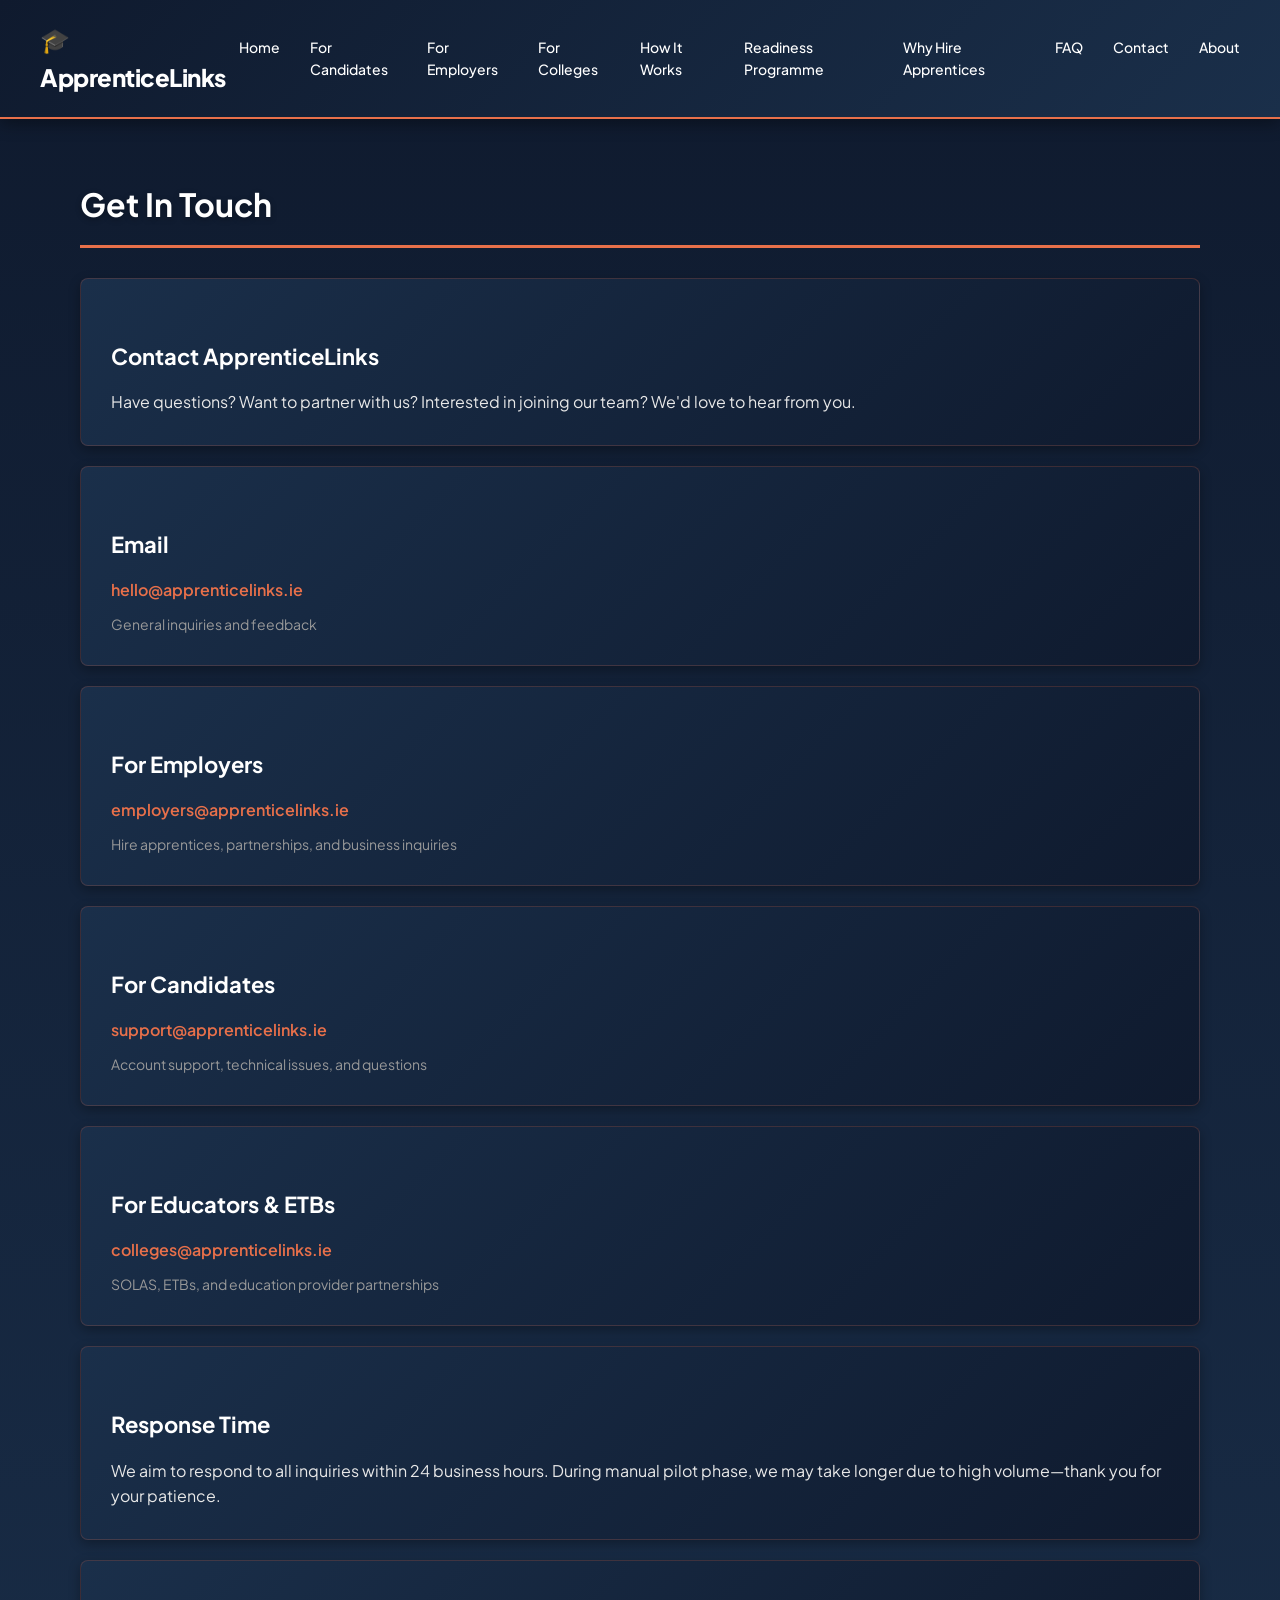
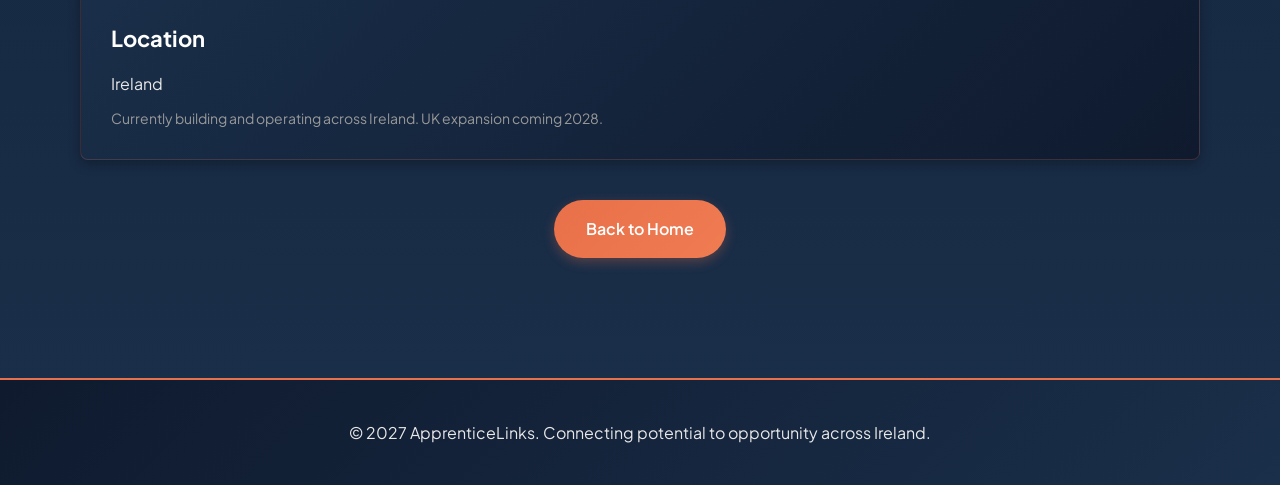
==== commit f0af8731: "Redesign homepage with photos, bold layout and animations - Split hero with photo, floating match ca" ====
--- a/contact.html
+++ b/contact.html
@@ -5,120 +5,76 @@
   <meta name="viewport" content="width=device-width, initial-scale=1.0">
   <meta name="description" content="Contact ApprenticeLinks - Get in touch with our team">
   <title>Contact - ApprenticeLinks</title>
-  <link rel="preconnect" href="https://fonts.googleapis.com">
-  <link rel="preconnect" href="https://fonts.gstatic.com" crossorigin>
-  <link href="https://fonts.googleapis.com/css2?family=Poppins:wght@600;700;800&family=Inter:wght@400;500;600&display=swap" rel="stylesheet">
+  <link href="https://fonts.googleapis.com/css2?family=Plus+Jakarta+Sans:wght@400;500;600;700;800&display=swap" rel="stylesheet">
   <link rel="stylesheet" href="styles.css">
 </head>
 <body>
-
   <header>
-    <div class="container nav-bar">
-      <a href="index.html" class="logo" aria-label="ApprenticeLinks home">
-        <span class="logo-mark" aria-hidden="true">🎓</span>
-        <span>Apprentice<span class="accent">Links</span></span>
-      </a>
-      <button class="menu-toggle" aria-label="Open menu" aria-expanded="false" aria-controls="main-nav">☰</button>
-      <nav class="main-nav" id="main-nav">
-        <a href="for-candidates.html">Candidates</a>
-        <a href="for-employers.html">Employers</a>
-        <a href="for-colleges.html">Colleges</a>
-        <a href="how-it-works.html">How It Works</a>
-        <a href="faq.html">FAQ</a>
-        <a href="contact.html" class="active" aria-current="page">Contact</a>
-        <a href="index.html#quiz" class="btn btn-orange btn-sm">Get Started</a>
-      </nav>
-    </div>
+    <div class="logo">🎓 ApprenticeLinks</div>
+    <nav>
+      <a href="index.html">Home</a>
+      <a href="for-candidates.html">For Candidates</a>
+      <a href="for-employers.html">For Employers</a>
+      <a href="for-colleges.html">For Colleges</a>
+      <a href="how-it-works.html">How It Works</a>
+      <a href="readiness-programme.html">Readiness Programme</a>
+      <a href="why-hire-apprentices.html">Why Hire Apprentices</a>
+      <a href="faq.html">FAQ</a>
+      <a href="contact.html">Contact</a>
+      <a href="about.html">About</a>
+    </nav>
   </header>
 
-  <section class="page-hero">
-    <div class="container">
-      <span class="eyebrow">Contact</span>
-      <h1>Get in Touch</h1>
-      <p>Questions, partnerships or just want to say hello? We'd love to hear from you.</p>
+  <section class="section">
+    <h2>Get In Touch</h2>
+    
+    <div class="card">
+      <h3>Contact ApprenticeLinks</h3>
+      <p>Have questions? Want to partner with us? Interested in joining our team? We'd love to hear from you.</p>
     </div>
-  </section>
 
-  <section class="page-body">
-    <div class="container">
-      <div class="page-content">
-        <div class="card highlight">
-        <h3>Contact ApprenticeLinks</h3>
-        <p>Have questions? Want to partner with us? Interested in joining our team? We'd love to hear from you.</p>
-        </div>
-        <div class="card-grid">
-          <div class="card contact-card">
-          <h3>Email</h3>
-          <p class="email"><a href="mailto:hello@apprenticelinks.ie">hello@apprenticelinks.ie</a></p>
-          <p class="muted">General inquiries and feedback</p>
-          </div>
-          <div class="card contact-card">
-          <h3>For Employers</h3>
-          <p class="email"><a href="mailto:employers@apprenticelinks.ie">employers@apprenticelinks.ie</a></p>
-          <p class="muted">Hire apprentices, partnerships, and business inquiries</p>
-          </div>
-          <div class="card contact-card">
-          <h3>For Candidates</h3>
-          <p class="email"><a href="mailto:support@apprenticelinks.ie">support@apprenticelinks.ie</a></p>
-          <p class="muted">Account support, technical issues, and questions</p>
-          </div>
-          <div class="card contact-card">
-          <h3>For Educators & ETBs</h3>
-          <p class="email"><a href="mailto:colleges@apprenticelinks.ie">colleges@apprenticelinks.ie</a></p>
-          <p class="muted">SOLAS, ETBs, and education provider partnerships</p>
-          </div>
-        </div>
-        <div class="card">
-        <h3>Response Time</h3>
-        <p>We aim to respond to all inquiries within 24 business hours. During manual pilot phase, we may take longer due to high volume—thank you for your patience.</p>
-        </div>
-        <div class="card">
-        <h3>Location</h3>
-        <p>Ireland</p>
-        <p class="muted">Currently building and operating across Ireland. UK expansion coming 2028.</p>
-        </div>
-        <div class="page-actions">
-          <a href="index.html" class="btn btn-orange">Back to Home</a>
-        </div>
-      </div>
+    <div class="card">
+      <h3>Email</h3>
+      <p><a href="mailto:hello@apprenticelinks.ie">hello@apprenticelinks.ie</a></p>
+      <p style="margin-top: 10px; color: #999; font-size: 14px;">General inquiries and feedback</p>
+    </div>
+
+    <div class="card">
+      <h3>For Employers</h3>
+      <p><a href="mailto:employers@apprenticelinks.ie">employers@apprenticelinks.ie</a></p>
+      <p style="margin-top: 10px; color: #999; font-size: 14px;">Hire apprentices, partnerships, and business inquiries</p>
+    </div>
+
+    <div class="card">
+      <h3>For Candidates</h3>
+      <p><a href="mailto:support@apprenticelinks.ie">support@apprenticelinks.ie</a></p>
+      <p style="margin-top: 10px; color: #999; font-size: 14px;">Account support, technical issues, and questions</p>
+    </div>
+
+    <div class="card">
+      <h3>For Educators & ETBs</h3>
+      <p><a href="mailto:colleges@apprenticelinks.ie">colleges@apprenticelinks.ie</a></p>
+      <p style="margin-top: 10px; color: #999; font-size: 14px;">SOLAS, ETBs, and education provider partnerships</p>
+    </div>
+
+    <div class="card">
+      <h3>Response Time</h3>
+      <p>We aim to respond to all inquiries within 24 business hours. During manual pilot phase, we may take longer due to high volume—thank you for your patience.</p>
+    </div>
+
+    <div class="card">
+      <h3>Location</h3>
+      <p>Ireland</p>
+      <p style="margin-top: 10px; color: #999; font-size: 14px;">Currently building and operating across Ireland. UK expansion coming 2028.</p>
+    </div>
+
+    <div class="button-container" style="margin-top: 40px;">
+      <a href="index.html" class="btn">Back to Home</a>
     </div>
   </section>
 
   <footer>
-    <div class="container">
-      <div class="footer-grid">
-        <div>
-          <div class="logo"><span class="logo-mark" aria-hidden="true">🎓</span><span>Apprentice<span class="accent">Links</span></span></div>
-          <p>Connecting potential to opportunity across Ireland.</p>
-          <p style="margin-top:10px;color:var(--orange-light);font-weight:600;">apprenticelink.ie</p>
-        </div>
-        <div>
-          <h4>Platform</h4>
-          <a href="for-candidates.html">For Candidates</a>
-          <a href="for-employers.html">For Employers</a>
-          <a href="for-colleges.html">For Colleges</a>
-          <a href="how-it-works.html">How It Works</a>
-        </div>
-        <div>
-          <h4>Resources</h4>
-          <a href="readiness-programme.html">Readiness Programme</a>
-          <a href="why-hire-apprentices.html">Why Hire Apprentices</a>
-          <a href="faq.html">FAQ</a>
-        </div>
-        <div>
-          <h4>Company</h4>
-          <a href="contact.html">Contact</a>
-          <a href="#">Privacy Policy</a>
-          <a href="#">Accessibility</a>
-        </div>
-      </div>
-      <div class="footer-bottom">
-        <span>&copy; <span id="year">2026</span> ApprenticeLinks. All rights reserved.</span>
-        <span>Made in Ireland 🇮🇪</span>
-      </div>
-    </div>
+    <p>&copy; 2027 ApprenticeLinks. Connecting potential to opportunity across Ireland.</p>
   </footer>
-
-  <script src="site.js"></script>
 </body>
 </html>
--- a/styles.css
+++ b/styles.css
@@ -1,682 +1,1460 @@
-:root {
-  --navy: #0B1F3A;
-  --navy-2: #13315C;
-  --navy-3: #1D4E89;
-  --orange: #FF7A1A;
-  --orange-light: #FFB347;
-  --orange-bright: #FF5E00;
-  --orange-grad: linear-gradient(135deg, #FFC24B 0%, #FF8A1F 50%, #FF5E00 100%);
-  --red: #D62839;
-  --red-dark: #B01E2E;
-  --bg: #FFFFFF;
-  --bg-soft: #FFF6EC;
-  --bg-grey: #F4F7FB;
-  --text: #0B1F3A;
-  --muted: #4A5A70;
-  --border: #E3E8F0;
-  --radius: 18px;
-  --shadow: 0 10px 30px rgba(11, 31, 58, 0.10);
-}
-
-* { box-sizing: border-box; margin: 0; padding: 0; }
-html { scroll-behavior: smooth; }
+/* ============================================
+   APPRENTICELINKS - NAVY & ORANGE REDESIGN
+   Navy: #0f1a2e → #1a2f4a (gradients)
+   Orange: #e8704a (accents)
+   Text: White (#ffffff)
+   ============================================ */
+
+* {
+  margin: 0;
+  padding: 0;
+  box-sizing: border-box;
+}
+
 body {
-  font-family: 'Inter', system-ui, -apple-system, sans-serif;
-  color: var(--text);
-  background: var(--bg);
+  font-family: 'Plus Jakarta Sans', -apple-system, BlinkMacSystemFont, 'Segoe UI', 'Roboto', sans-serif;
+  background: linear-gradient(180deg, #0f1a2e 0%, #1a2f4a 100%);
+  color: #ffffff;
   line-height: 1.6;
-}
-h1, h2, h3, h4 { font-family: 'Poppins', sans-serif; line-height: 1.2; }
-a { color: inherit; }
-.container { max-width: 1180px; margin: 0 auto; padding: 0 20px; }
-section { padding: 88px 0; scroll-margin-top: 72px; }
-.aud { scroll-margin-top: 90px; }
-.section-head { text-align: center; max-width: 720px; margin: 0 auto 48px; }
+  min-height: 100vh;
+}
+
+/* ============================================
+   HEADER / NAVIGATION
+   ============================================ */
+
+header {
+  background: linear-gradient(135deg, #0f1a2e 0%, #1a2f4a 100%);
+  padding: 20px 40px;
+  box-shadow: 0 4px 16px rgba(0, 0, 0, 0.4);
+  display: flex;
+  justify-content: space-between;
+  align-items: center;
+  position: sticky;
+  top: 0;
+  z-index: 100;
+  border-bottom: 2px solid #e8704a;
+}
+
+.logo {
+  font-size: 24px;
+  font-weight: bold;
+  color: #ffffff;
+  text-decoration: none;
+}
+
+nav {
+  display: flex;
+  gap: 30px;
+}
+
+nav a {
+  color: #ffffff;
+  text-decoration: none;
+  font-size: 14px;
+  transition: all 0.3s;
+  font-weight: 500;
+}
+
+nav a:hover {
+  color: #e8704a;
+  text-shadow: 0 0 8px rgba(232, 112, 74, 0.3);
+}
+
+/* ============================================
+   HERO SECTION
+   ============================================ */
+
+.hero {
+  background: linear-gradient(135deg, #0f1a2e 0%, #1a3a52 50%, #2a1f4a 100%);
+  min-height: 90vh;
+  display: flex;
+  align-items: center;
+  justify-content: center;
+  text-align: center;
+  padding: 40px 20px;
+  position: relative;
+  overflow: hidden;
+}
+
+.hero::before {
+  content: '';
+  position: absolute;
+  top: 0;
+  left: 0;
+  right: 0;
+  bottom: 0;
+  background: radial-gradient(ellipse at center, rgba(232, 112, 74, 0.05) 0%, transparent 70%);
+  pointer-events: none;
+}
+
+.hero-content {
+  max-width: 900px;
+  animation: fadeIn 0.8s ease-in;
+  position: relative;
+  z-index: 1;
+}
+
+@keyframes fadeIn {
+  from {
+    opacity: 0;
+    transform: translateY(20px);
+  }
+  to {
+    opacity: 1;
+    transform: translateY(0);
+  }
+}
+
+.domain {
+  font-size: 14px;
+  font-weight: 500;
+  letter-spacing: 2px;
+  color: #e8704a;
+  text-transform: lowercase;
+  margin-bottom: 16px;
+}
+
+h1 {
+  font-size: 56px;
+  font-weight: 300;
+  letter-spacing: -1px;
+  color: #ffffff;
+  margin-bottom: 24px;
+  font-family: 'Georgia', 'Garamond', serif;
+  text-shadow: 0 2px 8px rgba(0, 0, 0, 0.3);
+}
+
+.subtitle {
+  font-size: 18px;
+  font-weight: 400;
+  line-height: 1.6;
+  color: #e8e8e8;
+  margin-bottom: 48px;
+  max-width: 700px;
+  margin-left: auto;
+  margin-right: auto;
+}
+
+/* ============================================
+   BUTTONS
+   ============================================ */
+
+.button-container {
+  display: flex;
+  gap: 20px;
+  justify-content: center;
+  flex-wrap: wrap;
+  margin-top: 40px;
+}
+
+.btn,
+button {
+  padding: 16px 32px;
+  font-size: 16px;
+  font-weight: 600;
+  border-radius: 999px;
+  cursor: pointer;
+  transition: all 0.3s ease;
+  border: none;
+  text-decoration: none;
+  display: inline-block;
+  text-align: center;
+  background: linear-gradient(135deg, #e8704a 0%, #f07c52 100%);
+  color: #ffffff;
+  box-shadow: 0 4px 12px rgba(232, 112, 74, 0.3);
+}
+
+.btn:hover,
+button:hover {
+  background: linear-gradient(135deg, #f07c52 0%, #f58a60 100%);
+  transform: translateY(-3px);
+  box-shadow: 0 8px 24px rgba(232, 112, 74, 0.5);
+}
+
+.btn:active,
+button:active {
+  transform: translateY(-1px);
+  box-shadow: 0 4px 12px rgba(232, 112, 74, 0.3);
+}
+
+/* ============================================
+   FEATURES SECTION
+   ============================================ */
+
+.features {
+  background: linear-gradient(180deg, #1a2f4a 0%, #0f1a2e 100%);
+  padding: 80px 40px;
+  border-top: 2px solid #2a4a6a;
+  border-bottom: 2px solid #2a4a6a;
+}
+
+.features h2 {
+  text-align: center;
+  font-size: 36px;
+  color: #ffffff;
+  margin-bottom: 60px;
+  text-shadow: 0 2px 6px rgba(0, 0, 0, 0.3);
+}
+
+.feature-grid {
+  display: grid;
+  grid-template-columns: repeat(auto-fit, minmax(250px, 1fr));
+  gap: 40px;
+  max-width: 1200px;
+  margin: 0 auto;
+}
+
+.feature {
+  text-align: center;
+  padding: 20px;
+  border-radius: 8px;
+  background: rgba(26, 47, 74, 0.5);
+  border: 1px solid rgba(232, 112, 74, 0.2);
+  transition: all 0.3s;
+}
+
+.feature:hover {
+  background: rgba(26, 47, 74, 0.8);
+  border-color: rgba(232, 112, 74, 0.5);
+  box-shadow: 0 4px 16px rgba(232, 112, 74, 0.15);
+}
+
+.feature-icon {
+  font-size: 48px;
+  margin-bottom: 16px;
+}
+
+.feature h3 {
+  font-size: 20px;
+  color: #ffffff;
+  margin-bottom: 12px;
+}
+
+.feature p {
+  color: #d0d0d0;
+  line-height: 1.6;
+}
+
+/* ============================================
+   SECTIONS & CONTAINERS
+   ============================================ */
+
+.section {
+  padding: 60px 40px;
+  max-width: 1200px;
+  margin: 0 auto;
+}
+
+.section h2 {
+  font-size: 32px;
+  color: #ffffff;
+  margin-bottom: 30px;
+  border-bottom: 3px solid #e8704a;
+  padding-bottom: 15px;
+  text-shadow: 0 2px 6px rgba(0, 0, 0, 0.3);
+}
+
+.section h3 {
+  font-size: 22px;
+  color: #ffffff;
+  margin-top: 30px;
+  margin-bottom: 15px;
+}
+
+.card {
+  background: linear-gradient(135deg, #1a2f4a 0%, #0f1a2e 100%);
+  padding: 30px;
+  border-radius: 8px;
+  border-left: 4px solid #e8704a;
+  margin-bottom: 20px;
+  box-shadow: 0 4px 12px rgba(0, 0, 0, 0.3);
+  border: 1px solid rgba(232, 112, 74, 0.2);
+  transition: all 0.3s;
+}
+
+.card:hover {
+  box-shadow: 0 6px 20px rgba(232, 112, 74, 0.2);
+  border-color: rgba(232, 112, 74, 0.4);
+}
+
+.card h3 {
+  color: #ffffff;
+}
+
+.card p {
+  color: #e8e8e8;
+}
+
+.card a {
+  color: #e8704a;
+  font-weight: 600;
+  text-decoration: none;
+  transition: all 0.3s;
+}
+
+.card a:hover {
+  color: #f07c52;
+  text-decoration: underline;
+  text-shadow: 0 0 8px rgba(232, 112, 74, 0.3);
+}
+
+.card ul {
+  color: #e8e8e8;
+}
+
+.card li {
+  margin-bottom: 8px;
+}
+
+/* ============================================
+   FORMS
+   ============================================ */
+
+.form-group {
+  margin-bottom: 20px;
+}
+
+label {
+  display: block;
+  font-weight: 600;
+  color: #ffffff;
+  margin-bottom: 8px;
+}
+
+input[type="text"],
+input[type="email"],
+input[type="password"],
+input[type="tel"],
+select,
+textarea {
+  width: 100%;
+  padding: 12px;
+  border: 1px solid #3a5a7a;
+  border-radius: 4px;
+  font-size: 16px;
+  font-family: inherit;
+  background: rgba(10, 20, 35, 0.6);
+  color: #ffffff;
+  transition: all 0.3s;
+}
+
+input[type="text"]:focus,
+input[type="email"]:focus,
+input[type="password"]:focus,
+input[type="tel"]:focus,
+select:focus,
+textarea:focus {
+  outline: none;
+  border-color: #e8704a;
+  background: rgba(10, 20, 35, 0.9);
+  box-shadow: 0 0 0 3px rgba(232, 112, 74, 0.2);
+}
+
+/* ============================================
+   DASHBOARD LAYOUT
+   ============================================ */
+
+.dashboard {
+  display: grid;
+  grid-template-columns: 1fr 1fr;
+  gap: 30px;
+  margin-top: 30px;
+}
+
+.dashboard-card {
+  background: linear-gradient(135deg, #1a2f4a 0%, #0f1a2e 100%);
+  padding: 30px;
+  border-radius: 8px;
+  color: #ffffff;
+  box-shadow: 0 4px 12px rgba(0, 0, 0, 0.3);
+  border: 1px solid rgba(232, 112, 74, 0.2);
+}
+
+.dashboard-card h3 {
+  margin-top: 0;
+  color: #ffffff;
+}
+
+.dashboard-card p {
+  color: #e8e8e8;
+}
+
+.dashboard-card .stat {
+  font-size: 24px;
+  font-weight: bold;
+  color: #e8704a;
+  margin: 15px 0 5px 0;
+  text-shadow: 0 0 8px rgba(232, 112, 74, 0.2);
+}
+
+.dashboard-card .label {
+  font-size: 13px;
+  color: #a0b0c0;
+  text-transform: uppercase;
+  letter-spacing: 1px;
+}
+
+/* ============================================
+   MODULES / CARDS
+   ============================================ */
+
+.module-grid {
+  display: grid;
+  grid-template-columns: repeat(auto-fill, minmax(200px, 1fr));
+  gap: 20px;
+  margin-top: 30px;
+}
+
+.module-card {
+  background: linear-gradient(135deg, #1a2f4a 0%, #0f1a2e 100%);
+  padding: 20px;
+  border-radius: 8px;
+  cursor: pointer;
+  transition: all 0.3s;
+  border: 2px solid rgba(232, 112, 74, 0.2);
+  box-shadow: 0 2px 8px rgba(0, 0, 0, 0.3);
+}
+
+.module-card:hover {
+  border-color: #e8704a;
+  box-shadow: 0 4px 16px rgba(232, 112, 74, 0.3);
+  background: linear-gradient(135deg, #2a3f5a 0%, #1a2f4a 100%);
+}
+
+.module-card .icon {
+  font-size: 32px;
+  margin-bottom: 10px;
+}
+
+.module-card h4 {
+  color: #ffffff;
+  margin-bottom: 8px;
+}
+
+.module-card p {
+  font-size: 13px;
+  color: #b0c0d0;
+}
+
+.progress-bar {
+  background: rgba(255, 255, 255, 0.1);
+  height: 8px;
+  border-radius: 4px;
+  margin-top: 10px;
+  overflow: hidden;
+  border: 1px solid rgba(232, 112, 74, 0.2);
+}
+
+.progress-fill {
+  background: linear-gradient(90deg, #e8704a 0%, #f07c52 100%);
+  height: 100%;
+  transition: width 0.3s;
+}
+
+/* ============================================
+   FOOTER
+   ============================================ */
+
+footer {
+  background: linear-gradient(135deg, #0f1a2e 0%, #1a2f4a 100%);
+  color: #ffffff;
+  text-align: center;
+  padding: 40px;
+  border-top: 2px solid #e8704a;
+  margin-top: 60px;
+}
+
+footer p {
+  color: #e8e8e8;
+}
+
+/* ============================================
+   RESPONSIVE DESIGN
+   ============================================ */
+
+@media (max-width: 768px) {
+  header {
+    flex-direction: column;
+    gap: 20px;
+    padding: 20px;
+  }
+
+  nav {
+    flex-direction: column;
+    gap: 10px;
+    width: 100%;
+  }
+
+  nav a {
+    padding: 10px;
+    text-align: center;
+  }
+
+  h1 {
+    font-size: 36px;
+  }
+
+  .section {
+    padding: 40px 20px;
+  }
+
+  .feature-grid {
+    grid-template-columns: 1fr;
+  }
+
+  .dashboard {
+    grid-template-columns: 1fr;
+  }
+
+  .button-container {
+    flex-direction: column;
+  }
+
+  .btn,
+  button {
+    min-width: auto;
+    width: 100%;
+  }
+
+  .module-grid {
+    grid-template-columns: repeat(auto-fill, minmax(150px, 1fr));
+  }
+}
+
+@media (max-width: 480px) {
+  h1 {
+    font-size: 28px;
+  }
+
+  .subtitle {
+    font-size: 16px;
+  }
+
+  .feature-icon {
+    font-size: 36px;
+  }
+
+  .section {
+    padding: 30px 15px;
+  }
+}
+
+/* ============================================
+   HOMEPAGE REDESIGN
+   Cream: #faf7f2 · Navy: #0f1a2e · Orange: #e8704a
+   ============================================ */
+
+.home {
+  background: #0f1a2e;
+  overflow-x: hidden;
+}
+
+.home h1,
+.home h2,
+.home h3 {
+  font-family: 'Plus Jakarta Sans', sans-serif;
+  text-shadow: none;
+  letter-spacing: -0.02em;
+}
+
+/* ---- Header ---- */
+.site-header {
+  background: rgba(15, 26, 46, 0.85);
+  backdrop-filter: blur(12px);
+  -webkit-backdrop-filter: blur(12px);
+  border-bottom: 1px solid rgba(255, 255, 255, 0.08);
+  box-shadow: none;
+  padding: 18px 40px;
+  transition: padding 0.3s, box-shadow 0.3s;
+}
+
+.site-header.scrolled {
+  padding: 12px 40px;
+  box-shadow: 0 8px 30px rgba(0, 0, 0, 0.35);
+}
+
+.logo {
+  display: inline-flex;
+  align-items: center;
+  gap: 10px;
+  font-weight: 800;
+  letter-spacing: -0.02em;
+}
+
+.logo-mark {
+  display: grid;
+  place-items: center;
+  width: 34px;
+  height: 34px;
+  border-radius: 10px;
+  background: linear-gradient(135deg, #e8704a, #f5a060);
+  color: #fff;
+  font-size: 18px;
+}
+
+.site-nav {
+  align-items: center;
+  gap: 26px;
+}
+
+.site-nav a {
+  font-size: 15px;
+  color: rgba(255, 255, 255, 0.85);
+}
+
+.site-nav a.nav-cta {
+  padding: 10px 20px;
+  border-radius: 999px;
+  background: #e8704a;
+  color: #fff;
+}
+
+.site-nav a.nav-cta:hover {
+  background: #f07c52;
+  color: #fff;
+  text-shadow: none;
+}
+
+.nav-toggle {
+  display: none;
+}
+
+/* ---- Buttons ---- */
+.btn-outline {
+  background: transparent;
+  border: 2px solid rgba(255, 255, 255, 0.5);
+  box-shadow: none;
+}
+
+.btn-outline:hover {
+  background: rgba(255, 255, 255, 0.1);
+  border-color: #fff;
+  box-shadow: none;
+}
+
+.btn-dark {
+  background: #0f1a2e;
+  box-shadow: 0 6px 20px rgba(15, 26, 46, 0.35);
+}
+
+.btn-dark:hover {
+  background: #1a2f4a;
+  box-shadow: 0 10px 28px rgba(15, 26, 46, 0.45);
+}
+
+.btn-ghost {
+  background: transparent;
+  border: 2px solid rgba(255, 255, 255, 0.85);
+  box-shadow: none;
+}
+
+.btn-ghost:hover {
+  background: rgba(255, 255, 255, 0.3);
+  box-shadow: none;
+}
+
+/* ---- Hero ---- */
+.home-hero {
+  position: relative;
+  padding: 90px 40px 110px;
+  background: radial-gradient(ellipse at top left, #1f3a5c 0%, #0f1a2e 60%);
+  overflow: hidden;
+}
+
+.blob {
+  position: absolute;
+  border-radius: 50%;
+  filter: blur(80px);
+  opacity: 0.45;
+  pointer-events: none;
+  animation: drift 18s ease-in-out infinite alternate;
+}
+
+.blob-1 {
+  width: 480px;
+  height: 480px;
+  background: #e8704a;
+  top: -160px;
+  right: -120px;
+}
+
+.blob-2 {
+  width: 420px;
+  height: 420px;
+  background: #5b4bd6;
+  bottom: -200px;
+  left: -140px;
+  animation-delay: -9s;
+}
+
+@keyframes drift {
+  from { transform: translate(0, 0) scale(1); }
+  to { transform: translate(60px, 40px) scale(1.15); }
+}
+
+.home-hero-inner {
+  position: relative;
+  z-index: 1;
+  max-width: 1200px;
+  margin: 0 auto;
+  display: grid;
+  grid-template-columns: 1.05fr 1fr;
+  gap: 60px;
+  align-items: center;
+}
+
+.home-hero-text {
+  animation: fadeIn 0.8s ease-out both;
+}
+
 .eyebrow {
   display: inline-block;
+  padding: 6px 14px;
+  border-radius: 999px;
+  background: rgba(232, 112, 74, 0.15);
+  color: #f5a07e;
+  font-size: 13px;
   font-weight: 600;
-  font-size: 0.85rem;
-  letter-spacing: 0.08em;
-  text-transform: uppercase;
-  color: var(--orange-bright);
+  letter-spacing: 0.02em;
+  margin-bottom: 20px;
+}
+
+.eyebrow.dark {
+  background: rgba(232, 112, 74, 0.12);
+  color: #c9532c;
+}
+
+.home-hero h1 {
+  font-size: clamp(40px, 6vw, 68px);
+  font-weight: 800;
+  line-height: 1.05;
+  margin-bottom: 24px;
+}
+
+.highlight {
+  position: relative;
+  color: #f5895f;
+  white-space: nowrap;
+}
+
+.highlight::after {
+  content: '';
+  position: absolute;
+  left: 0;
+  right: 0;
+  bottom: 2px;
+  height: 10px;
+  background: url("data:image/svg+xml,%3Csvg xmlns='http://www.w3.org/2000/svg' viewBox='0 0 200 10' preserveAspectRatio='none'%3E%3Cpath d='M2 7 Q 50 1 100 6 T 198 4' stroke='%23e8704a' stroke-width='4' fill='none' stroke-linecap='round'/%3E%3C/svg%3E") no-repeat;
+  background-size: 100% 100%;
+}
+
+.lead {
+  font-size: 19px;
+  color: rgba(255, 255, 255, 0.78);
+  max-width: 560px;
+  margin-bottom: 36px;
+}
+
+.hero-actions {
+  display: flex;
+  flex-wrap: wrap;
+  gap: 14px;
+}
+
+.hero-trust {
+  list-style: none;
+  display: flex;
+  flex-wrap: wrap;
+  gap: 8px 22px;
+  margin-top: 32px;
+  font-size: 14px;
+  color: rgba(255, 255, 255, 0.7);
+}
+
+.home-hero-visual {
+  position: relative;
+  animation: fadeIn 1s 0.2s ease-out both;
+}
+
+.home-hero-visual img {
+  width: 100%;
+  aspect-ratio: 14 / 11;
+  object-fit: cover;
+  border-radius: 28px;
+  box-shadow: 0 30px 60px rgba(0, 0, 0, 0.45);
+  display: block;
+}
+
+.float-card {
+  position: absolute;
+  display: flex;
+  align-items: center;
+  gap: 12px;
+  padding: 14px 18px;
+  border-radius: 16px;
+  background: #fff;
+  color: #0f1a2e;
+  box-shadow: 0 16px 40px rgba(0, 0, 0, 0.3);
+  animation: bob 5s ease-in-out infinite;
+}
+
+.float-card strong {
+  display: block;
+  font-size: 15px;
+}
+
+.float-card small {
+  color: #5a6475;
+  font-size: 13px;
+}
+
+.float-card-1 {
+  top: 28px;
+  left: -36px;
+}
+
+.float-card-2 {
+  bottom: 28px;
+  right: -24px;
+  animation-delay: -2.5s;
+}
+
+.float-icon {
+  display: grid;
+  place-items: center;
+  width: 38px;
+  height: 38px;
+  border-radius: 50%;
+  background: #22c55e;
+  color: #fff;
+  font-weight: 800;
+}
+
+.match-ring {
+  display: grid;
+  place-items: center;
+  width: 46px;
+  height: 46px;
+  border-radius: 50%;
+  background: conic-gradient(#e8704a 0 94%, #f1e4dc 94% 100%);
+}
+
+.match-ring span {
+  display: grid;
+  place-items: center;
+  width: 36px;
+  height: 36px;
+  border-radius: 50%;
+  background: #fff;
+  font-size: 12px;
+  font-weight: 800;
+}
+
+@keyframes bob {
+  0%, 100% { transform: translateY(0); }
+  50% { transform: translateY(-10px); }
+}
+
+/* ---- Stats band ---- */
+.stats-band {
+  display: grid;
+  grid-template-columns: repeat(4, 1fr);
+  max-width: 1100px;
+  margin: -50px auto 0;
+  position: relative;
+  z-index: 2;
+  background: linear-gradient(135deg, #e8704a, #f0905f);
+  border-radius: 24px;
+  box-shadow: 0 20px 50px rgba(232, 112, 74, 0.35);
+  padding: 34px 20px;
+}
+
+.stat-item {
+  text-align: center;
+  padding: 0 10px;
+}
+
+.stat-item + .stat-item {
+  border-left: 1px solid rgba(255, 255, 255, 0.3);
+}
+
+.stat-num {
+  display: block;
+  font-size: 42px;
+  font-weight: 800;
+  line-height: 1.1;
+}
+
+.stat-label {
+  font-size: 14px;
+  color: rgba(255, 255, 255, 0.9);
+}
+
+/* ---- Generic homepage sections ---- */
+.home-section {
+  padding: 100px 40px;
+}
+
+.home-section.light {
+  background: #faf7f2;
+  color: #0f1a2e;
+}
+
+.home-section.cream {
+  background: #f3ece2;
+  color: #0f1a2e;
+}
+
+.home-section.dark {
+  background: #0f1a2e;
+}
+
+.stats-band + .home-section {
+  margin-top: -60px;
+  padding-top: 150px;
+}
+
+.section-head {
+  text-align: center;
+  max-width: 680px;
+  margin: 0 auto 56px;
+}
+
+.section-head h2,
+.split-text h2 {
+  font-size: clamp(30px, 4vw, 44px);
+  font-weight: 800;
+  line-height: 1.15;
+  margin-bottom: 14px;
+}
+
+.home-section.light .section-head h2,
+.home-section.cream .section-head h2,
+.split-text h2 {
+  color: #0f1a2e;
+}
+
+.section-head p {
+  font-size: 18px;
+  color: #5a6475;
+}
+
+/* ---- Trade tiles ---- */
+.trade-grid {
+  display: grid;
+  grid-template-columns: repeat(3, 1fr);
+  gap: 22px;
+  max-width: 1200px;
+  margin: 0 auto;
+}
+
+.trade-tile {
+  position: relative;
+  display: block;
+  aspect-ratio: 4 / 3;
+  border-radius: 22px;
+  overflow: hidden;
+  box-shadow: 0 10px 30px rgba(15, 26, 46, 0.12);
+}
+
+.trade-tile img {
+  width: 100%;
+  height: 100%;
+  object-fit: cover;
+  transition: transform 0.6s ease;
+}
+
+.trade-tile::after {
+  content: '';
+  position: absolute;
+  inset: 0;
+  background: linear-gradient(to top, rgba(15, 26, 46, 0.85) 0%, rgba(15, 26, 46, 0) 55%);
+  transition: background 0.4s;
+}
+
+.trade-tile span {
+  position: absolute;
+  left: 22px;
+  bottom: 18px;
+  z-index: 1;
+  color: #fff;
+  font-size: 22px;
+  font-weight: 700;
+}
+
+.trade-tile span::after {
+  content: ' →';
+  opacity: 0;
+  transition: opacity 0.3s;
+}
+
+.trade-tile:hover img {
+  transform: scale(1.08);
+}
+
+.trade-tile:hover::after {
+  background: linear-gradient(to top, rgba(232, 112, 74, 0.85) 0%, rgba(232, 112, 74, 0) 60%);
+}
+
+.trade-tile:hover span::after {
+  opacity: 1;
+}
+
+/* ---- Icon cards ---- */
+.icon-grid {
+  display: grid;
+  grid-template-columns: repeat(3, 1fr);
+  gap: 24px;
+  max-width: 1200px;
+  margin: 0 auto;
+}
+
+.icon-card {
+  padding: 32px;
+  border-radius: 22px;
+  background: linear-gradient(160deg, rgba(255, 255, 255, 0.07), rgba(255, 255, 255, 0.02));
+  border: 1px solid rgba(255, 255, 255, 0.08);
+  transition: transform 0.3s, border-color 0.3s, box-shadow 0.3s;
+}
+
+.icon-card:hover {
+  transform: translateY(-8px);
+  border-color: rgba(232, 112, 74, 0.5);
+  box-shadow: 0 20px 40px rgba(0, 0, 0, 0.35);
+}
+
+.icon-badge {
+  display: grid;
+  place-items: center;
+  width: 56px;
+  height: 56px;
+  border-radius: 16px;
+  background: linear-gradient(135deg, #e8704a, #f5a060);
+  margin-bottom: 20px;
+}
+
+.icon-badge svg {
+  width: 28px;
+  height: 28px;
+  fill: none;
+  stroke: #fff;
+  stroke-width: 2;
+  stroke-linecap: round;
+  stroke-linejoin: round;
+}
+
+.icon-card h3 {
+  font-size: 20px;
+  margin-bottom: 8px;
+}
+
+.icon-card p {
+  color: rgba(255, 255, 255, 0.7);
+}
+
+/* ---- Split section ---- */
+.split {
+  display: grid;
+  grid-template-columns: 1fr 1fr;
+  gap: 64px;
+  align-items: center;
+  max-width: 1150px;
+  margin: 0 auto;
+}
+
+.split-img img {
+  width: 100%;
+  border-radius: 28px;
+  display: block;
+  box-shadow: 24px 24px 0 #e8704a;
+}
+
+.split-text p {
+  font-size: 18px;
+  color: #5a6475;
+  margin-bottom: 22px;
+}
+
+.check-list {
+  list-style: none;
+  margin-bottom: 32px;
+}
+
+.check-list li {
+  position: relative;
+  padding-left: 36px;
+  margin-bottom: 12px;
+  font-weight: 500;
+}
+
+.check-list li::before {
+  content: '✓';
+  position: absolute;
+  left: 0;
+  top: 1px;
+  display: grid;
+  place-items: center;
+  width: 24px;
+  height: 24px;
+  border-radius: 50%;
+  background: rgba(232, 112, 74, 0.15);
+  color: #e8704a;
+  font-size: 13px;
+  font-weight: 800;
+}
+
+/* ---- Testimonials ---- */
+.quote-grid {
+  display: grid;
+  grid-template-columns: repeat(3, 1fr);
+  gap: 24px;
+  max-width: 1200px;
+  margin: 0 auto;
+}
+
+.quote-card {
+  display: flex;
+  flex-direction: column;
+  justify-content: space-between;
+  gap: 24px;
+  padding: 32px;
+  border-radius: 22px;
+  background: #fff;
+  box-shadow: 0 10px 30px rgba(15, 26, 46, 0.08);
+  transition: transform 0.3s;
+}
+
+.quote-card:hover {
+  transform: translateY(-6px);
+}
+
+.quote-card blockquote {
+  font-size: 17px;
+  line-height: 1.65;
+  color: #2a3448;
+}
+
+.quote-card blockquote::before {
+  content: '“';
+  display: block;
+  font-size: 60px;
+  line-height: 0.6;
+  margin-bottom: 12px;
+  color: #e8704a;
+  font-family: Georgia, serif;
+}
+
+.quote-card figcaption {
+  display: flex;
+  align-items: center;
+  gap: 14px;
+}
+
+.quote-card figcaption img {
+  width: 52px;
+  height: 52px;
+  border-radius: 50%;
+  object-fit: cover;
+}
+
+.quote-card figcaption strong {
+  display: block;
+  color: #0f1a2e;
+}
+
+.quote-card figcaption span {
+  font-size: 14px;
+  color: #5a6475;
+}
+
+/* ---- CTA band ---- */
+.cta-band {
+  padding: 0 40px;
+  background: linear-gradient(#f3ece2 50%, #0f1a2e 50%);
+}
+
+.cta-inner {
+  max-width: 1150px;
+  margin: 0 auto;
+  display: flex;
+  justify-content: space-between;
+  align-items: center;
+  gap: 30px;
+  flex-wrap: wrap;
+  padding: 56px;
+  border-radius: 28px;
+  background: linear-gradient(120deg, #e8704a, #f0905f 60%, #f5a060);
+  box-shadow: 0 24px 60px rgba(232, 112, 74, 0.35);
+}
+
+.cta-inner h2 {
+  font-size: clamp(28px, 3.5vw, 38px);
+  font-weight: 800;
+  margin-bottom: 6px;
+}
+
+.cta-inner p {
+  font-size: 18px;
+  color: rgba(255, 255, 255, 0.92);
+}
+
+.cta-actions {
+  display: flex;
+  gap: 12px;
+  flex-wrap: wrap;
+}
+
+/* ---- Footer ---- */
+.site-footer {
+  text-align: left;
+  border-top: none;
+  margin-top: 0;
+  background: #0f1a2e;
+  padding: 80px 40px 30px;
+}
+
+.footer-grid {
+  display: grid;
+  grid-template-columns: 1.6fr 1fr 1fr 1fr;
+  gap: 40px;
+  max-width: 1150px;
+  margin: 0 auto;
+}
+
+.footer-brand p {
+  margin-top: 14px;
+  color: rgba(255, 255, 255, 0.6);
+}
+
+.site-footer h4 {
+  font-size: 15px;
+  margin-bottom: 14px;
+}
+
+.site-footer .footer-grid a:not(.logo) {
+  display: block;
+  color: rgba(255, 255, 255, 0.65);
+  text-decoration: none;
   margin-bottom: 10px;
-}
-.section-head h2 { font-size: clamp(1.8rem, 4vw, 2.6rem); margin-bottom: 14px; }
-.section-head p { color: var(--muted); font-size: 1.1rem; }
-
-/* ---------- Buttons ---------- */
-.btn {
-  display: inline-flex;
-  align-items: center;
-  justify-content: center;
-  gap: 8px;
-  padding: 15px 28px;
-  border-radius: 999px;
-  font-weight: 600;
-  font-size: 1rem;
-  text-decoration: none;
-  border: none;
-  cursor: pointer;
-  transition: transform 0.15s ease, box-shadow 0.15s ease, filter 0.15s ease;
-  font-family: inherit;
-}
-.btn:hover { transform: translateY(-2px); filter: brightness(1.05); }
-.btn:focus-visible { outline: 3px solid var(--orange-light); outline-offset: 3px; }
-.btn-orange { background: var(--orange-grad); color: var(--navy); box-shadow: 0 8px 24px rgba(255, 94, 0, 0.35); }
-.btn-red { background: var(--red); color: #fff; box-shadow: 0 8px 24px rgba(214, 40, 57, 0.35); }
-.btn-red:hover { background: var(--red-dark); }
-.btn-ghost { background: transparent; color: var(--navy); border: 2px solid var(--border); }
-.btn-ghost:hover { border-color: var(--orange); }
-.btn-sm { padding: 10px 20px; font-size: 0.95rem; }
-
-/* ---------- Header ---------- */
-header {
-  position: sticky;
-  top: 0;
-  z-index: 50;
-  background: rgba(11, 31, 58, 0.96);
-  backdrop-filter: blur(8px);
-}
-.nav-bar { display: flex; align-items: center; justify-content: space-between; height: 72px; }
-.logo {
-  font-family: 'Poppins', sans-serif;
-  font-weight: 800;
-  font-size: 1.6rem;
+  font-size: 15px;
+  transition: color 0.2s;
+}
+
+.site-footer .footer-grid a:not(.logo):hover {
+  color: #e8704a;
+}
+
+.site-footer .logo {
   color: #fff;
   text-decoration: none;
-  display: flex;
-  align-items: center;
-  gap: 10px;
-}
-.logo-mark {
-  width: 38px; height: 38px;
-  border-radius: 11px;
-  background: var(--orange-grad);
-  display: grid; place-items: center;
-  color: var(--navy);
-  font-size: 1.2rem;
-}
-.logo span.accent { color: var(--orange-light); }
-nav.main-nav { display: flex; align-items: center; gap: 28px; }
-nav.main-nav a { color: #DCE6F5; text-decoration: none; font-weight: 500; font-size: 0.97rem; }
-nav.main-nav a:hover { color: var(--orange-light); }
-nav.main-nav a.btn { color: var(--navy); }
-.menu-toggle {
-  display: none;
-  background: none; border: none; color: #fff;
-  font-size: 1.7rem; cursor: pointer;
-}
-
-/* ---------- Hero ---------- */
-.hero {
-  position: relative;
-  overflow: hidden;
-  background:
-    radial-gradient(circle at 85% 20%, rgba(255, 138, 31, 0.45), transparent 45%),
-    radial-gradient(circle at 10% 90%, rgba(255, 194, 75, 0.25), transparent 40%),
-    linear-gradient(160deg, var(--navy) 0%, var(--navy-2) 55%, var(--navy-3) 100%);
-  color: #fff;
-  padding: 96px 0 110px;
-}
-.hero-grid { display: grid; grid-template-columns: 1.1fr 0.9fr; gap: 56px; align-items: center; }
-.domain-pill {
-  display: inline-flex; align-items: center; gap: 8px;
-  background: rgba(255, 255, 255, 0.1);
-  border: 1px solid rgba(255, 179, 71, 0.5);
-  color: var(--orange-light);
-  padding: 7px 16px;
-  border-radius: 999px;
-  font-weight: 600;
-  font-size: 0.95rem;
-  margin-bottom: 22px;
-}
-.domain-pill::before {
-  content: '';
-  width: 8px; height: 8px; border-radius: 50%;
-  background: var(--orange-light);
-  box-shadow: 0 0 0 4px rgba(255, 179, 71, 0.25);
-}
-.hero h1 { font-size: clamp(2.3rem, 5.4vw, 3.8rem); font-weight: 800; margin-bottom: 20px; }
-.hero h1 .hl {
-  background: var(--orange-grad);
-  -webkit-background-clip: text;
-  background-clip: text;
-  color: transparent;
-}
-.hero .subtitle { font-size: 1.2rem; color: #D2DDEE; max-width: 560px; margin-bottom: 34px; }
-.button-container { display: flex; flex-wrap: wrap; gap: 14px; margin-bottom: 26px; }
-.hero-note { font-size: 0.95rem; color: #AFC0DA; }
-.hero-note a { color: var(--orange-light); font-weight: 600; }
-
-.hero-card {
-  background: #fff;
-  color: var(--navy);
-  border-radius: 22px;
-  padding: 26px;
-  box-shadow: 0 30px 60px rgba(0, 0, 0, 0.35);
-  transform: rotate(1.5deg);
-}
-.hero-card h4 { font-size: 1rem; margin-bottom: 4px; }
-.hero-card .small { color: var(--muted); font-size: 0.88rem; margin-bottom: 18px; }
-.match-row {
-  display: flex; align-items: center; justify-content: space-between; gap: 12px;
-  padding: 14px 0;
-  border-top: 1px solid var(--border);
-}
-.match-row .role { font-weight: 600; font-size: 0.97rem; }
-.match-row .meta { font-size: 0.82rem; color: var(--muted); }
-.score {
-  flex-shrink: 0;
-  min-width: 62px;
-  text-align: center;
-  font-weight: 700;
-  font-family: 'Poppins', sans-serif;
-  padding: 6px 10px;
-  border-radius: 10px;
-  background: var(--orange-grad);
-  color: var(--navy);
-}
-.hero-card .badge-float {
-  display: inline-block;
-  margin-top: 16px;
-  background: #E8F7EE;
-  color: #146C3B;
-  font-weight: 600;
-  font-size: 0.85rem;
-  padding: 6px 12px;
-  border-radius: 999px;
-}
-
-/* ---------- Stats ---------- */
-.stats { background: var(--orange-grad); padding: 36px 0; }
-.stats-grid { display: grid; grid-template-columns: repeat(4, 1fr); gap: 20px; text-align: center; color: var(--navy); }
-.stat .num { font-family: 'Poppins', sans-serif; font-size: 2.2rem; font-weight: 800; }
-.stat .label { font-weight: 600; font-size: 0.95rem; }
-
-/* ---------- Steps ---------- */
-.steps { display: grid; grid-template-columns: repeat(4, 1fr); gap: 22px; counter-reset: step; }
-.step {
-  position: relative;
-  background: #fff;
-  border: 1px solid var(--border);
-  border-radius: var(--radius);
-  padding: 30px 24px;
-  box-shadow: var(--shadow);
-}
-.step-num {
-  width: 48px; height: 48px; border-radius: 14px;
-  display: grid; place-items: center;
-  background: var(--navy);
-  color: var(--orange-light);
-  font-family: 'Poppins', sans-serif;
-  font-weight: 800;
-  font-size: 1.3rem;
-  margin-bottom: 18px;
-}
-.step h3 { font-size: 1.15rem; margin-bottom: 8px; }
-.step p { color: var(--muted); font-size: 0.97rem; }
-
-/* ---------- Feature boxes (bright orange gradient) ---------- */
-.why { background: var(--bg-soft); }
-.feature-grid { display: grid; grid-template-columns: repeat(3, 1fr); gap: 24px; }
-.feature {
-  background: var(--orange-grad);
-  border-radius: var(--radius);
-  padding: 32px 28px;
-  color: var(--navy);
-  box-shadow: 0 14px 34px rgba(255, 94, 0, 0.28);
-  transition: transform 0.2s ease, box-shadow 0.2s ease;
-  position: relative;
-  overflow: hidden;
-}
-.feature::after {
-  content: '';
-  position: absolute;
-  width: 160px; height: 160px;
-  right: -50px; top: -50px;
-  border-radius: 50%;
-  background: rgba(255, 255, 255, 0.22);
-}
-.feature:hover { transform: translateY(-6px); box-shadow: 0 20px 40px rgba(255, 94, 0, 0.38); }
-.feature-icon {
-  width: 56px; height: 56px;
-  border-radius: 16px;
-  background: var(--navy);
-  display: grid; place-items: center;
-  margin-bottom: 18px;
-}
-.feature-icon svg { width: 28px; height: 28px; stroke: var(--orange-light); fill: none; stroke-width: 2; stroke-linecap: round; stroke-linejoin: round; }
-.feature h3 { font-size: 1.25rem; margin-bottom: 8px; }
-.feature p { font-weight: 500; }
-
-/* ---------- Audience ---------- */
-.audience-grid { display: grid; grid-template-columns: repeat(3, 1fr); gap: 24px; }
-.aud {
-  border-radius: var(--radius);
-  padding: 34px 28px;
-  display: flex; flex-direction: column;
-  box-shadow: var(--shadow);
-}
-.aud h3 { font-size: 1.4rem; margin-bottom: 10px; }
-.aud ul { list-style: none; margin: 14px 0 26px; flex-grow: 1; }
-.aud li { padding-left: 28px; position: relative; margin-bottom: 10px; }
-.aud li::before {
-  content: '✓';
-  position: absolute; left: 0; top: 0;
-  font-weight: 800;
-}
-.aud-candidates { background: var(--navy); color: #fff; }
-.aud-candidates li::before { color: var(--orange-light); }
-.aud-candidates p { color: #C9D6EA; }
-.aud-employers { background: #fff; border: 3px solid var(--red); }
-.aud-employers li::before { color: var(--red); }
-.aud-employers p { color: var(--muted); }
-.aud-colleges { background: var(--bg-grey); border: 1px solid var(--border); }
-.aud-colleges li::before { color: var(--orange-bright); }
-.aud-colleges p { color: var(--muted); }
-.aud .tag {
-  display: inline-block; align-self: flex-start;
-  font-size: 0.8rem; font-weight: 700; text-transform: uppercase; letter-spacing: 0.06em;
-  padding: 5px 12px; border-radius: 999px; margin-bottom: 14px;
-}
-.aud-candidates .tag { background: rgba(255, 179, 71, 0.2); color: var(--orange-light); }
-.aud-employers .tag { background: #FDE7EA; color: var(--red-dark); }
-.aud-colleges .tag { background: #FFE9D6; color: #A34400; }
-
-/* ---------- Quiz ---------- */
-.quiz-section {
-  background:
-    radial-gradient(circle at 0% 0%, rgba(255, 138, 31, 0.35), transparent 40%),
-    linear-gradient(160deg, var(--navy) 0%, var(--navy-2) 100%);
-  color: #fff;
-}
-.quiz-section .section-head p { color: #C9D6EA; }
-.quiz-section .eyebrow { color: var(--orange-light); }
-.quiz-card {
-  max-width: 780px;
-  margin: 0 auto;
-  background: #fff;
-  color: var(--navy);
-  border-radius: 24px;
-  padding: 40px;
-  box-shadow: 0 30px 60px rgba(0, 0, 0, 0.3);
-}
-.progress-wrap { display: flex; align-items: center; gap: 14px; margin-bottom: 28px; }
-.progress { flex: 1; height: 10px; background: var(--bg-grey); border-radius: 999px; overflow: hidden; }
-.progress-bar { height: 100%; width: 0; background: var(--orange-grad); border-radius: 999px; transition: width 0.35s ease; }
-.progress-label { font-weight: 600; font-size: 0.9rem; color: var(--muted); white-space: nowrap; }
-.q-title { font-size: 1.5rem; margin-bottom: 22px; }
-.options { display: grid; grid-template-columns: 1fr 1fr; gap: 14px; }
-.option {
-  text-align: left;
-  background: var(--bg-grey);
-  border: 2px solid transparent;
-  border-radius: 14px;
-  padding: 16px 18px;
-  font-family: inherit;
-  font-size: 1rem;
-  font-weight: 500;
-  color: var(--navy);
-  cursor: pointer;
-  display: flex; align-items: center; gap: 12px;
-  transition: border-color 0.15s ease, background 0.15s ease, transform 0.15s ease;
-}
-.option:hover { border-color: var(--orange); background: var(--bg-soft); transform: translateY(-2px); }
-.option:focus-visible { outline: 3px solid var(--orange-light); outline-offset: 2px; }
-.option .emoji { font-size: 1.5rem; }
-.quiz-nav { display: flex; justify-content: space-between; margin-top: 26px; }
-.link-btn { background: none; border: none; color: var(--muted); font-weight: 600; cursor: pointer; font-family: inherit; font-size: 0.95rem; }
-.link-btn:hover { color: var(--orange-bright); }
-.link-btn[disabled] { visibility: hidden; }
-
-.results h3 { font-size: 1.6rem; margin-bottom: 6px; }
-.results .intro { color: var(--muted); margin-bottom: 22px; }
-.result-item {
-  display: flex; align-items: center; gap: 16px;
-  padding: 18px;
-  border: 1px solid var(--border);
-  border-radius: 14px;
-  margin-bottom: 12px;
-}
-.result-item.top { border: 2px solid var(--orange); background: var(--bg-soft); }
-.result-item .info { flex: 1; }
-.result-item .role { font-weight: 700; font-size: 1.05rem; }
-.result-item .meta { font-size: 0.88rem; color: var(--muted); }
-.result-item .score { font-size: 1.1rem; }
-.next-box {
-  margin-top: 22px;
-  background: var(--navy);
-  color: #fff;
-  border-radius: 16px;
-  padding: 22px;
-}
-.next-box h4 { color: var(--orange-light); margin-bottom: 8px; }
-.next-box ol { padding-left: 20px; color: #D2DDEE; }
-.results .actions { display: flex; flex-wrap: wrap; gap: 12px; margin-top: 24px; }
-.demo-note { text-align: center; color: #AFC0DA; font-size: 0.9rem; margin-top: 18px; }
-
-/* ---------- System demo ---------- */
-.demo { background: var(--bg-grey); }
-.tabs { display: flex; justify-content: center; gap: 10px; margin-bottom: 28px; flex-wrap: wrap; }
-.tab {
-  padding: 11px 22px;
-  border-radius: 999px;
-  border: 2px solid var(--border);
-  background: #fff;
-  font-family: inherit;
-  font-weight: 600;
-  font-size: 0.97rem;
-  color: var(--navy);
-  cursor: pointer;
-}
-.tab[aria-selected="true"] { background: var(--navy); color: #fff; border-color: var(--navy); }
-.browser {
-  max-width: 1060px;
-  margin: 0 auto;
-  background: #fff;
-  border-radius: 18px;
-  box-shadow: 0 30px 60px rgba(11, 31, 58, 0.18);
-  overflow: hidden;
-}
-.browser-bar {
-  display: flex; align-items: center; gap: 8px;
-  background: #E9EEF5;
-  padding: 12px 16px;
-}
-.dot { width: 12px; height: 12px; border-radius: 50%; }
-.dot.r { background: #FF5F57; } .dot.y { background: #FEBC2E; } .dot.g { background: #28C840; }
-.url {
-  margin-left: 14px;
-  background: #fff;
-  border-radius: 8px;
-  padding: 5px 14px;
-  font-size: 0.85rem;
-  color: var(--muted);
-  flex: 1;
-  max-width: 420px;
-  overflow: hidden; white-space: nowrap; text-overflow: ellipsis;
-}
-.app { display: grid; grid-template-columns: 220px minmax(0, 1fr); min-height: 520px; }
-.sidebar { background: var(--navy); color: #C9D6EA; padding: 22px 16px; }
-.sidebar .logo { font-size: 1.15rem; margin-bottom: 26px; }
-.sidebar .logo-mark { width: 30px; height: 30px; font-size: 0.95rem; border-radius: 9px; }
-.side-link { display: block; padding: 10px 12px; border-radius: 10px; font-size: 0.93rem; margin-bottom: 4px; }
-.side-link.active { background: rgba(255, 179, 71, 0.16); color: var(--orange-light); font-weight: 600; }
-.app-main { padding: 26px; background: #FAFBFD; }
-.app-top { display: flex; justify-content: space-between; align-items: center; gap: 16px; margin-bottom: 22px; flex-wrap: wrap; }
-.app-top h3 { font-size: 1.35rem; }
-.app-top .sub { color: var(--muted); font-size: 0.9rem; }
-.avatar {
-  width: 44px; height: 44px; border-radius: 50%;
-  background: var(--orange-grad);
-  display: grid; place-items: center;
-  font-weight: 700; color: var(--navy);
-  flex-shrink: 0;
-}
-.kpis { display: grid; grid-template-columns: repeat(4, 1fr); gap: 14px; margin-bottom: 20px; }
-.kpi { background: #fff; border: 1px solid var(--border); border-radius: 14px; padding: 16px; }
-.kpi .k-label { font-size: 0.82rem; color: var(--muted); font-weight: 500; }
-.kpi .k-val { font-family: 'Poppins', sans-serif; font-size: 1.6rem; font-weight: 700; }
-.kpi .k-delta { font-size: 0.8rem; color: #146C3B; font-weight: 600; }
-.panels { display: grid; grid-template-columns: minmax(0, 1.4fr) minmax(0, 1fr); gap: 16px; }
-.panel, .kpi { min-width: 0; }
-.panel { background: #fff; border: 1px solid var(--border); border-radius: 14px; padding: 18px; }
-.panel h4 { font-size: 1rem; margin-bottom: 14px; }
-.bar-row { margin-bottom: 14px; }
-.bar-row .lbl { display: flex; justify-content: space-between; font-size: 0.88rem; font-weight: 500; margin-bottom: 6px; }
-.bar { height: 9px; background: var(--bg-grey); border-radius: 999px; overflow: hidden; }
-.bar span { display: block; height: 100%; background: var(--orange-grad); border-radius: 999px; }
-.chip {
-  display: inline-block;
-  font-size: 0.76rem;
-  font-weight: 600;
-  padding: 3px 10px;
-  border-radius: 999px;
-  white-space: nowrap;
-}
-.chip.green { background: #E8F7EE; color: #146C3B; }
-.chip.orange { background: #FFE9D6; color: #A34400; }
-.chip.blue { background: #E4EDFA; color: var(--navy-3); }
-.chip.red { background: #FDE7EA; color: var(--red-dark); }
-table { width: 100%; border-collapse: collapse; font-size: 0.9rem; }
-th { text-align: left; color: var(--muted); font-weight: 600; font-size: 0.8rem; text-transform: uppercase; letter-spacing: 0.04em; padding: 8px 6px; border-bottom: 1px solid var(--border); }
-td { padding: 12px 6px; border-bottom: 1px solid var(--border); vertical-align: middle; }
-tr:last-child td { border-bottom: none; }
-.mini-score { font-weight: 700; color: var(--orange-bright); font-family: 'Poppins', sans-serif; }
-.mini-btn {
-  background: var(--navy); color: #fff; border: none; border-radius: 8px;
-  padding: 6px 12px; font-size: 0.8rem; font-weight: 600; cursor: pointer; font-family: inherit;
-}
-.table-wrap { overflow-x: auto; }
-.demo-caption { text-align: center; color: var(--muted); font-size: 0.9rem; margin-top: 18px; }
-[hidden] { display: none !important; }
-
-/* ---------- Sectors ---------- */
-.sector-list { display: flex; flex-wrap: wrap; justify-content: center; gap: 12px; }
-.sector {
-  padding: 12px 22px;
-  border-radius: 999px;
-  background: #fff;
-  border: 2px solid var(--border);
-  font-weight: 600;
-  text-decoration: none;
-  transition: all 0.15s ease;
-}
-.sector:hover { background: var(--orange-grad); border-color: transparent; }
-
-/* ---------- Final CTA ---------- */
-.cta {
-  background:
-    radial-gradient(circle at 90% 50%, rgba(255, 138, 31, 0.5), transparent 45%),
-    var(--navy);
-  color: #fff;
-  text-align: center;
-}
-.cta h2 { font-size: clamp(1.9rem, 4vw, 2.8rem); margin-bottom: 14px; }
-.cta p { color: #C9D6EA; font-size: 1.15rem; margin-bottom: 30px; }
-.cta .button-container { justify-content: center; }
-
-/* ---------- Footer ---------- */
-footer { background: #07152A; color: #AFC0DA; padding: 60px 0 30px; }
-.footer-grid { display: grid; grid-template-columns: 1.5fr 1fr 1fr 1fr; gap: 32px; margin-bottom: 40px; }
-footer h4 { color: #fff; font-size: 1rem; margin-bottom: 14px; }
-footer a { display: block; color: #AFC0DA; text-decoration: none; margin-bottom: 8px; font-size: 0.95rem; }
-footer a:hover { color: var(--orange-light); }
-footer .logo { margin-bottom: 12px; }
-.footer-bottom { border-top: 1px solid rgba(255, 255, 255, 0.1); padding-top: 22px; font-size: 0.9rem; display: flex; justify-content: space-between; flex-wrap: wrap; gap: 10px; }
-
-/* ---------- Responsive ---------- */
-@media (max-width: 960px) {
-  .hero-grid { grid-template-columns: 1fr; }
-  .hero-card { transform: none; max-width: 520px; }
-  .steps { grid-template-columns: 1fr 1fr; }
-  .feature-grid, .audience-grid { grid-template-columns: 1fr 1fr; }
-  .app { grid-template-columns: minmax(0, 1fr); }
-  .sidebar { display: none; }
-  .panels { grid-template-columns: minmax(0, 1fr); }
-  .footer-grid { grid-template-columns: 1fr 1fr; }
-}
+}
+
+.footer-bottom {
+  max-width: 1150px;
+  margin: 50px auto 0;
+  padding-top: 24px;
+  border-top: 1px solid rgba(255, 255, 255, 0.1);
+  font-size: 14px;
+  color: rgba(255, 255, 255, 0.5) !important;
+}
+
+/* ---- Scroll reveal ---- */
+.reveal {
+  opacity: 0;
+  transform: translateY(30px);
+  transition: opacity 0.7s ease, transform 0.7s ease;
+}
+
+.reveal.visible {
+  opacity: 1;
+  transform: none;
+}
+
+.trade-grid .reveal:nth-child(2),
+.icon-grid .reveal:nth-child(2),
+.quote-grid .reveal:nth-child(2) { transition-delay: 0.1s; }
+.trade-grid .reveal:nth-child(3),
+.icon-grid .reveal:nth-child(3),
+.quote-grid .reveal:nth-child(3) { transition-delay: 0.2s; }
+.trade-grid .reveal:nth-child(4),
+.icon-grid .reveal:nth-child(4) { transition-delay: 0.05s; }
+.trade-grid .reveal:nth-child(5),
+.icon-grid .reveal:nth-child(5) { transition-delay: 0.15s; }
+.trade-grid .reveal:nth-child(6),
+.icon-grid .reveal:nth-child(6) { transition-delay: 0.25s; }
+
+@media (prefers-reduced-motion: reduce) {
+  .reveal { opacity: 1; transform: none; transition: none; }
+  .blob, .float-card { animation: none; }
+}
+
+/* ---- Homepage responsive ---- */
+@media (max-width: 980px) {
+  .home-hero-inner,
+  .split {
+    grid-template-columns: 1fr;
+  }
+
+  .home-hero-visual {
+    max-width: 560px;
+  }
+
+  .float-card-1 { left: -10px; }
+  .float-card-2 { right: -10px; }
+
+  .trade-grid,
+  .icon-grid,
+  .quote-grid {
+    grid-template-columns: repeat(2, 1fr);
+  }
+
+  .footer-grid {
+    grid-template-columns: 1fr 1fr;
+  }
+}
+
 @media (max-width: 860px) {
-  .menu-toggle { display: block; }
-  nav.main-nav {
+  .site-header {
+    flex-direction: row;
+    flex-wrap: wrap;
+    padding: 14px 16px;
+  }
+
+  .site-header.scrolled {
+    padding: 10px 16px;
+  }
+
+  .nav-toggle {
+    display: flex;
+    flex-direction: column;
+    gap: 5px;
+    width: 44px;
+    height: 44px;
+    min-width: 0;
+    padding: 12px 10px;
+    background: transparent;
+    box-shadow: none;
+    border-radius: 10px;
+  }
+
+  .nav-toggle:hover {
+    background: rgba(255, 255, 255, 0.1);
+    transform: none;
+    box-shadow: none;
+  }
+
+  .nav-toggle span {
+    display: block;
+    height: 2px;
+    width: 100%;
+    background: #fff;
+    border-radius: 2px;
+  }
+
+  .site-nav {
     display: none;
-    position: absolute;
-    top: 72px; left: 0; right: 0;
     flex-direction: column;
     align-items: stretch;
-    gap: 0;
-    background: var(--navy);
-    padding: 10px 20px 20px;
-  }
-  nav.main-nav.open { display: flex; }
-  nav.main-nav a { padding: 12px 0; border-bottom: 1px solid rgba(255, 255, 255, 0.08); }
-  nav.main-nav .btn { margin-top: 12px; border-bottom: none; }
-}
+    gap: 4px;
+    width: 100%;
+    padding-top: 12px;
+  }
+
+  .site-header.nav-open .site-nav {
+    display: flex;
+  }
+
+  .site-nav a {
+    padding: 12px;
+    text-align: left;
+    border-radius: 10px;
+  }
+
+  .site-nav a.nav-cta {
+    text-align: center;
+    margin-top: 6px;
+  }
+}
+
 @media (max-width: 640px) {
-  section { padding: 64px 0; }
-  .container { padding: 0 16px; }
-  .hero { padding: 64px 0 80px; }
-  .button-container .btn { width: 100%; }
-  .stats-grid { grid-template-columns: 1fr 1fr; }
-  .steps, .feature-grid, .audience-grid { grid-template-columns: 1fr; }
-  .quiz-card { padding: 26px 20px; }
-  .options { grid-template-columns: 1fr; }
-  .kpis { grid-template-columns: 1fr 1fr; }
-  .app-main { padding: 16px; }
-  #view-employer th:last-child, #view-employer td:last-child { display: none; }
-  .footer-grid { grid-template-columns: 1fr; }
-}
-@media (prefers-reduced-motion: reduce) {
-  * { transition: none !important; scroll-behavior: auto !important; }
-}
-
-/* ==========================================================
-   Inner pages
-   ========================================================== */
-nav.main-nav a.active { color: var(--orange-light); }
-
-.page-hero {
-  position: relative;
-  overflow: hidden;
-  background:
-    radial-gradient(circle at 85% 20%, rgba(255, 138, 31, 0.45), transparent 45%),
-    radial-gradient(circle at 10% 100%, rgba(255, 194, 75, 0.22), transparent 40%),
-    linear-gradient(160deg, var(--navy) 0%, var(--navy-2) 55%, var(--navy-3) 100%);
-  color: #fff;
-  padding: 76px 0 70px;
-}
-.page-hero .eyebrow { color: var(--orange-light); }
-.page-hero h1 { font-size: clamp(2.1rem, 5vw, 3.2rem); font-weight: 800; margin-bottom: 14px; max-width: 820px; }
-.page-hero p { font-size: 1.15rem; color: #D2DDEE; max-width: 680px; }
-.page-hero .button-container { margin: 28px 0 0; }
-
-.page-body { background: var(--bg-grey); padding: 64px 0 88px; }
-.page-content { max-width: 920px; margin: 0 auto; display: grid; gap: 22px; }
-
-.card {
-  position: relative;
-  background: #fff;
-  border: 1px solid var(--border);
-  border-radius: var(--radius);
-  padding: 30px 32px;
-  box-shadow: var(--shadow);
-  overflow: hidden;
-}
-.card::before {
-  content: '';
-  position: absolute;
-  left: 0; top: 0; bottom: 0;
-  width: 6px;
-  background: var(--orange-grad);
-}
-.card h3 { font-size: 1.3rem; margin-bottom: 10px; }
-.card p + p { margin-top: 12px; }
-.card p { color: #2A3B55; }
-.card strong { color: var(--navy); }
-.card a { color: var(--orange-bright); font-weight: 600; }
-.card ul { list-style: none; margin-top: 14px; }
-.card ul li { position: relative; padding-left: 30px; margin-bottom: 10px; }
-.card ul li::before {
-  content: '✓';
-  position: absolute; left: 0; top: 1px;
-  width: 20px; height: 20px;
-  border-radius: 50%;
-  background: var(--orange-grad);
-  color: var(--navy);
-  font-size: 0.72rem;
-  font-weight: 800;
-  display: grid; place-items: center;
-}
-.card ul.plain li::before { display: none; }
-.card ul.plain li { padding-left: 0; }
-.card ol { list-style: none; counter-reset: item; margin-top: 14px; }
-.card ol li { counter-increment: item; position: relative; padding-left: 42px; margin-bottom: 12px; min-height: 28px; }
-.card ol li::before {
-  content: counter(item);
-  position: absolute; left: 0; top: -1px;
-  width: 28px; height: 28px;
-  border-radius: 9px;
-  background: var(--navy);
-  color: var(--orange-light);
-  font-family: 'Poppins', sans-serif;
-  font-weight: 700;
-  font-size: 0.9rem;
-  display: grid; place-items: center;
-}
-.card.highlight { background: var(--orange-grad); border: none; box-shadow: 0 14px 34px rgba(255, 94, 0, 0.28); }
-.card.highlight::before { display: none; }
-.card.highlight p, .card.highlight strong { color: var(--navy); }
-.card.highlight a { color: var(--navy); text-decoration: underline; }
-
-.card-grid { display: grid; grid-template-columns: repeat(auto-fill, minmax(270px, 1fr)); gap: 22px; }
-.card-grid .card { padding: 26px 24px; }
-.module-tag {
-  display: inline-block;
-  font-size: 0.78rem;
-  font-weight: 700;
-  letter-spacing: 0.06em;
-  text-transform: uppercase;
-  padding: 4px 12px;
-  border-radius: 999px;
-  background: #FFE9D6;
-  color: #A34400;
-  margin-bottom: 10px;
-}
-.muted { color: var(--muted) !important; font-size: 0.92rem; }
-
-.group-title {
-  font-size: 1.5rem;
-  margin: 18px 0 2px;
-  display: flex; align-items: center; gap: 12px;
-}
-.group-title::before {
-  content: '';
-  width: 32px; height: 6px; border-radius: 999px;
-  background: var(--orange-grad);
-}
-.page-content > .group-title:first-child { margin-top: 0; }
-
-details.faq {
-  background: #fff;
-  border: 1px solid var(--border);
-  border-radius: 16px;
-  box-shadow: 0 4px 14px rgba(11, 31, 58, 0.06);
-  transition: border-color 0.15s ease;
-}
-details.faq[open] { border-color: var(--orange); }
-details.faq summary {
-  cursor: pointer;
-  list-style: none;
-  padding: 20px 60px 20px 24px;
-  font-family: 'Poppins', sans-serif;
-  font-weight: 600;
-  font-size: 1.05rem;
-  position: relative;
-}
-details.faq summary::-webkit-details-marker { display: none; }
-details.faq summary::after {
-  content: '+';
-  position: absolute; right: 20px; top: 50%;
-  transform: translateY(-50%);
-  width: 28px; height: 28px; border-radius: 50%;
-  background: var(--orange-grad);
-  color: var(--navy);
-  display: grid; place-items: center;
-  font-size: 1.2rem; font-weight: 700;
-}
-details.faq[open] summary::after { content: '−'; }
-details.faq summary:focus-visible { outline: 3px solid var(--orange-light); outline-offset: 2px; border-radius: 16px; }
-details.faq .answer { padding: 0 24px 22px; color: #2A3B55; }
-details.faq .answer a { color: var(--orange-bright); font-weight: 600; }
-
-.contact-card h3 { font-size: 1.15rem; }
-.contact-card .email { font-size: 1.1rem; }
-
-.page-actions { display: flex; flex-wrap: wrap; justify-content: center; gap: 14px; margin-top: 18px; }
-
-@media (max-width: 640px) {
-  .page-hero { padding: 56px 0 50px; }
-  .page-body { padding: 44px 0 64px; }
-  .card { padding: 24px 22px; }
-  .page-actions .btn { width: 100%; }
-}
+  .home-hero {
+    padding: 50px 16px 90px;
+  }
+
+  .home-section {
+    padding: 70px 16px;
+  }
+
+  .hero-actions .btn {
+    width: 100%;
+  }
+
+  .stats-band {
+    grid-template-columns: 1fr 1fr;
+    margin: -50px 16px 0;
+    row-gap: 24px;
+  }
+
+  .stat-item:nth-child(3) {
+    border-left: none;
+  }
+
+  .stat-num {
+    font-size: 34px;
+  }
+
+  .trade-grid {
+    grid-template-columns: 1fr 1fr;
+    gap: 12px;
+  }
+
+  .trade-tile span {
+    font-size: 16px;
+    left: 14px;
+    bottom: 12px;
+  }
+
+  .icon-grid,
+  .quote-grid {
+    grid-template-columns: 1fr;
+  }
+
+  .float-card {
+    padding: 10px 12px;
+  }
+
+  .float-card small {
+    display: none;
+  }
+
+  .cta-band {
+    padding: 0 16px;
+  }
+
+  .split-img img {
+    box-shadow: 12px 12px 0 #e8704a;
+    width: calc(100% - 12px);
+  }
+
+  .cta-inner {
+    padding: 36px 24px;
+  }
+
+  .cta-actions .btn {
+    width: 100%;
+  }
+
+  .site-footer {
+    padding: 60px 16px 24px;
+  }
+
+  .footer-grid {
+    grid-template-columns: 1fr 1fr;
+    gap: 30px;
+  }
+
+  .footer-brand {
+    grid-column: 1 / -1;
+  }
+}
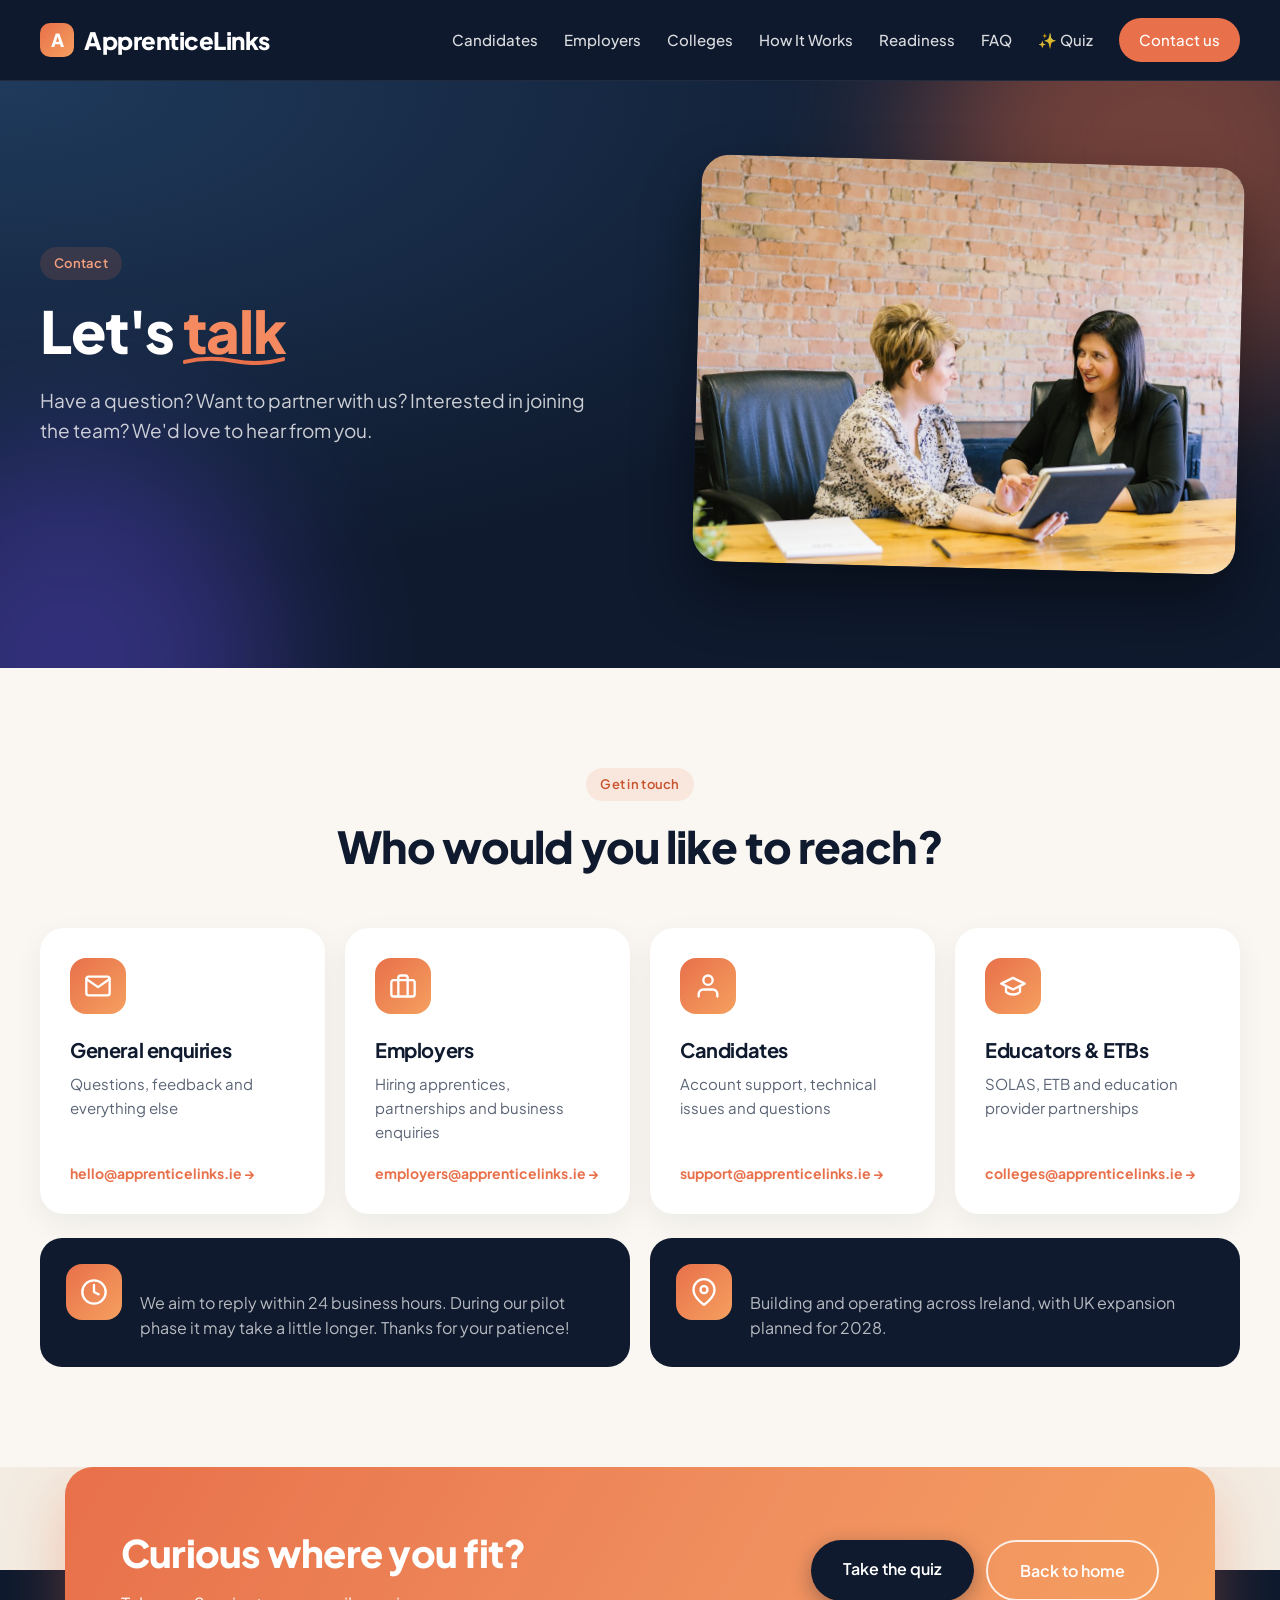
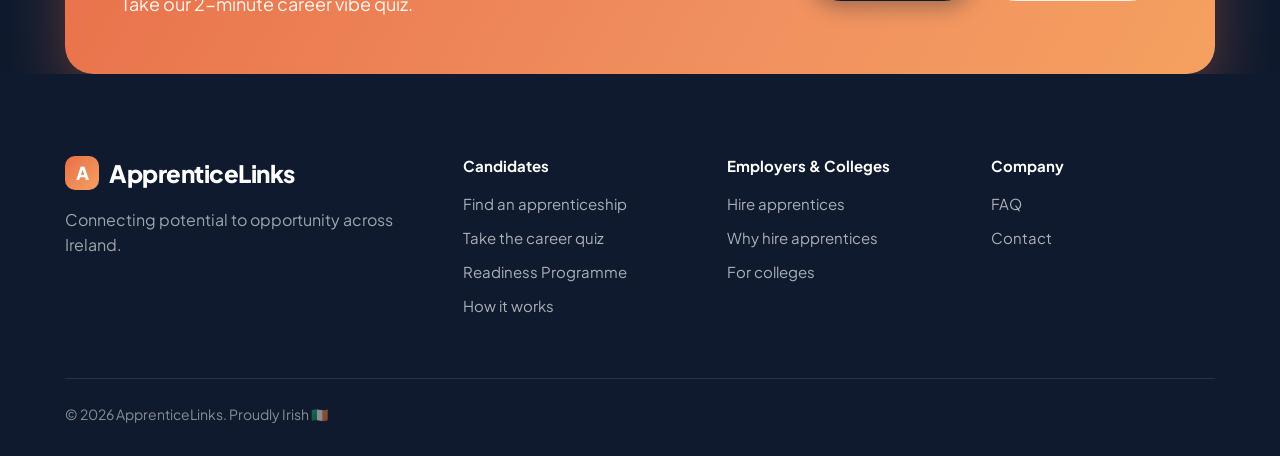
==== commit a360955d: "Redesign all inner pages and add career vibe quiz - Shared header (with active page, mobile menu) an" ====
--- a/contact.html
+++ b/contact.html
@@ -3,78 +3,121 @@
 <head>
   <meta charset="UTF-8">
   <meta name="viewport" content="width=device-width, initial-scale=1.0">
-  <meta name="description" content="Contact ApprenticeLinks - Get in touch with our team">
+  <meta name="description" content="Get in touch with the ApprenticeLinks team.">
   <title>Contact - ApprenticeLinks</title>
+  <link rel="preconnect" href="https://fonts.googleapis.com">
+  <link rel="preconnect" href="https://fonts.gstatic.com" crossorigin>
   <link href="https://fonts.googleapis.com/css2?family=Plus+Jakarta+Sans:wght@400;500;600;700;800&display=swap" rel="stylesheet">
   <link rel="stylesheet" href="styles.css">
 </head>
-<body>
-  <header>
-    <div class="logo">🎓 ApprenticeLinks</div>
-    <nav>
-      <a href="index.html">Home</a>
-      <a href="for-candidates.html">For Candidates</a>
-      <a href="for-employers.html">For Employers</a>
-      <a href="for-colleges.html">For Colleges</a>
+<body class="home">
+  <header class="site-header">
+    <a href="index.html" class="logo"><span class="logo-mark">A</span>ApprenticeLinks</a>
+    <button class="nav-toggle" aria-label="Open menu" aria-expanded="false">
+      <span></span><span></span><span></span>
+    </button>
+    <nav class="site-nav">
+      <a href="for-candidates.html">Candidates</a>
+      <a href="for-employers.html">Employers</a>
+      <a href="for-colleges.html">Colleges</a>
       <a href="how-it-works.html">How It Works</a>
-      <a href="readiness-programme.html">Readiness Programme</a>
-      <a href="why-hire-apprentices.html">Why Hire Apprentices</a>
+      <a href="readiness-programme.html">Readiness</a>
       <a href="faq.html">FAQ</a>
-      <a href="contact.html">Contact</a>
-      <a href="about.html">About</a>
+      <a href="quiz.html">✨ Quiz</a>
+      <a href="contact.html" class="nav-cta active">Contact us</a>
     </nav>
   </header>
 
-  <section class="section">
-    <h2>Get In Touch</h2>
-    
-    <div class="card">
-      <h3>Contact ApprenticeLinks</h3>
-      <p>Have questions? Want to partner with us? Interested in joining our team? We'd love to hear from you.</p>
-    </div>
-
-    <div class="card">
-      <h3>Email</h3>
-      <p><a href="mailto:hello@apprenticelinks.ie">hello@apprenticelinks.ie</a></p>
-      <p style="margin-top: 10px; color: #999; font-size: 14px;">General inquiries and feedback</p>
-    </div>
-
-    <div class="card">
-      <h3>For Employers</h3>
-      <p><a href="mailto:employers@apprenticelinks.ie">employers@apprenticelinks.ie</a></p>
-      <p style="margin-top: 10px; color: #999; font-size: 14px;">Hire apprentices, partnerships, and business inquiries</p>
-    </div>
-
-    <div class="card">
-      <h3>For Candidates</h3>
-      <p><a href="mailto:support@apprenticelinks.ie">support@apprenticelinks.ie</a></p>
-      <p style="margin-top: 10px; color: #999; font-size: 14px;">Account support, technical issues, and questions</p>
-    </div>
-
-    <div class="card">
-      <h3>For Educators & ETBs</h3>
-      <p><a href="mailto:colleges@apprenticelinks.ie">colleges@apprenticelinks.ie</a></p>
-      <p style="margin-top: 10px; color: #999; font-size: 14px;">SOLAS, ETBs, and education provider partnerships</p>
-    </div>
-
-    <div class="card">
-      <h3>Response Time</h3>
-      <p>We aim to respond to all inquiries within 24 business hours. During manual pilot phase, we may take longer due to high volume—thank you for your patience.</p>
-    </div>
-
-    <div class="card">
-      <h3>Location</h3>
-      <p>Ireland</p>
-      <p style="margin-top: 10px; color: #999; font-size: 14px;">Currently building and operating across Ireland. UK expansion coming 2028.</p>
-    </div>
-
-    <div class="button-container" style="margin-top: 40px;">
-      <a href="index.html" class="btn">Back to Home</a>
+  <section class="page-hero">
+    <div class="blob blob-1"></div>
+    <div class="blob blob-2"></div>
+    <div class="page-hero-inner">
+      <div class="page-hero-text">
+        <span class="eyebrow">Contact</span>
+        <h1>Let's <span class="highlight">talk</span></h1>
+        <p class="lead">Have a question? Want to partner with us? Interested in joining the team? We'd love to hear from you.</p>
+      </div>
+      <div class="page-hero-img"><img src="images/banner-contact.jpg" alt="Two women chatting across a meeting table"></div>
     </div>
   </section>
 
-  <footer>
-    <p>&copy; 2027 ApprenticeLinks. Connecting potential to opportunity across Ireland.</p>
+  <section class="home-section light">
+    <div class="section-head reveal">
+      <span class="eyebrow dark">Get in touch</span>
+      <h2>Who would you like to reach?</h2>
+    </div>
+    <div class="contact-grid">
+      <a class="contact-card reveal" href="mailto:hello@apprenticelinks.ie">
+        <div class="icon-badge"><svg viewBox="0 0 24 24"><rect x="2" y="4" width="20" height="16" rx="2"/><path d="M22 6l-10 7L2 6"/></svg></div>
+        <h3>General enquiries</h3>
+        <p>Questions, feedback and everything else</p>
+        <span class="contact-email">hello@apprenticelinks.ie →</span>
+      </a>
+      <a class="contact-card reveal" href="mailto:employers@apprenticelinks.ie">
+        <div class="icon-badge"><svg viewBox="0 0 24 24"><rect x="2" y="7" width="20" height="14" rx="2"/><path d="M16 21V5a2 2 0 0 0-2-2h-4a2 2 0 0 0-2 2v16"/></svg></div>
+        <h3>Employers</h3>
+        <p>Hiring apprentices, partnerships and business enquiries</p>
+        <span class="contact-email">employers@apprenticelinks.ie →</span>
+      </a>
+      <a class="contact-card reveal" href="mailto:support@apprenticelinks.ie">
+        <div class="icon-badge"><svg viewBox="0 0 24 24"><path d="M20 21v-2a4 4 0 0 0-4-4H8a4 4 0 0 0-4 4v2"/><circle cx="12" cy="7" r="4"/></svg></div>
+        <h3>Candidates</h3>
+        <p>Account support, technical issues and questions</p>
+        <span class="contact-email">support@apprenticelinks.ie →</span>
+      </a>
+      <a class="contact-card reveal" href="mailto:colleges@apprenticelinks.ie">
+        <div class="icon-badge"><svg viewBox="0 0 24 24"><path d="M22 10L12 5 2 10l10 5 10-5z"/><path d="M6 12v5c3 3 9 3 12 0v-5"/></svg></div>
+        <h3>Educators &amp; ETBs</h3>
+        <p>SOLAS, ETB and education provider partnerships</p>
+        <span class="contact-email">colleges@apprenticelinks.ie →</span>
+      </a>
+    </div>
+    <div class="contact-info reveal">
+      <div><div class="icon-badge"><svg viewBox="0 0 24 24"><circle cx="12" cy="12" r="10"/><path d="M12 6v6l4 2"/></svg></div><div><strong>Response time</strong><p>We aim to reply within 24 business hours. During our pilot phase it may take a little longer. Thanks for your patience!</p></div></div>
+      <div><div class="icon-badge"><svg viewBox="0 0 24 24"><path d="M21 10c0 7-9 13-9 13s-9-6-9-13a9 9 0 0 1 18 0z"/><circle cx="12" cy="10" r="3"/></svg></div><div><strong>Location</strong><p>Building and operating across Ireland, with UK expansion planned for 2028.</p></div></div>
+    </div>
+  </section>
+
+  <section class="cta-band" style="--cta-top: #faf7f2">
+    <div class="cta-inner reveal">
+      <div>
+        <h2>Curious where you fit?</h2>
+        <p>Take our 2-minute career vibe quiz.</p>
+      </div>
+      <div class="cta-actions">
+        <a href="quiz.html" class="btn btn-dark">Take the quiz</a>
+        <a href="index.html" class="btn btn-ghost">Back to home</a>
+      </div>
+    </div>
+  </section>
+
+  <footer class="site-footer">
+    <div class="footer-grid">
+      <div class="footer-brand">
+        <a href="index.html" class="logo"><span class="logo-mark">A</span>ApprenticeLinks</a>
+        <p>Connecting potential to opportunity across Ireland.</p>
+      </div>
+      <div>
+        <h4>Candidates</h4>
+        <a href="for-candidates.html">Find an apprenticeship</a>
+        <a href="quiz.html">Take the career quiz</a>
+        <a href="readiness-programme.html">Readiness Programme</a>
+        <a href="how-it-works.html">How it works</a>
+      </div>
+      <div>
+        <h4>Employers &amp; Colleges</h4>
+        <a href="for-employers.html">Hire apprentices</a>
+        <a href="why-hire-apprentices.html">Why hire apprentices</a>
+        <a href="for-colleges.html">For colleges</a>
+      </div>
+      <div>
+        <h4>Company</h4>
+        <a href="faq.html">FAQ</a>
+        <a href="contact.html">Contact</a>
+      </div>
+    </div>
+    <p class="footer-bottom">&copy; 2026 ApprenticeLinks. Proudly Irish 🇮🇪</p>
   </footer>
+  <script src="main.js"></script>
 </body>
 </html>
--- a/styles.css
+++ b/styles.css
@@ -1458,3 +1458,1298 @@
     grid-column: 1 / -1;
   }
 }
+
+/* ============================================
+   INNER PAGES
+   ============================================ */
+
+.site-nav a.active {
+  color: #f5895f;
+}
+
+.site-nav a.nav-cta.active {
+  color: #fff;
+}
+
+.text-link {
+  color: #e8704a;
+  font-weight: 600;
+  text-decoration: none;
+}
+
+.text-link:hover {
+  text-decoration: underline;
+}
+
+/* ---- Page hero ---- */
+.page-hero {
+  position: relative;
+  padding: 80px 40px 100px;
+  background: radial-gradient(ellipse at top left, #1f3a5c 0%, #0f1a2e 60%);
+  overflow: hidden;
+}
+
+.page-hero-inner {
+  position: relative;
+  z-index: 1;
+  max-width: 1200px;
+  margin: 0 auto;
+  display: grid;
+  grid-template-columns: 1.1fr 1fr;
+  gap: 60px;
+  align-items: center;
+}
+
+.page-hero.compact .page-hero-inner {
+  grid-template-columns: 1fr;
+  max-width: 760px;
+  text-align: center;
+}
+
+.page-hero-text {
+  animation: fadeIn 0.8s ease-out both;
+}
+
+.page-hero h1 {
+  font-size: clamp(36px, 5vw, 58px);
+  font-weight: 800;
+  line-height: 1.08;
+  margin-bottom: 22px;
+}
+
+.page-hero-img {
+  animation: fadeIn 1s 0.15s ease-out both;
+}
+
+.page-hero-img img {
+  width: 100%;
+  aspect-ratio: 4 / 3;
+  object-fit: cover;
+  border-radius: 28px;
+  display: block;
+  box-shadow: 0 30px 60px rgba(0, 0, 0, 0.45);
+  transform: rotate(1.5deg);
+  transition: transform 0.4s;
+}
+
+.page-hero-img img:hover {
+  transform: rotate(0deg) scale(1.01);
+}
+
+.page-hero + .home-section.light,
+.page-hero + .home-section.cream {
+  position: relative;
+}
+
+/* Stats band placement variants */
+.page-hero + .stats-band + .home-section {
+  margin-top: -60px;
+  padding-top: 150px;
+}
+
+.stats-band.inline {
+  margin: 70px auto 0;
+}
+
+/* ---- Icon cards on light backgrounds ---- */
+.icon-card.on-light {
+  background: #fff;
+  border: 1px solid rgba(15, 26, 46, 0.06);
+  box-shadow: 0 10px 30px rgba(15, 26, 46, 0.06);
+}
+
+.icon-card.on-light h3 {
+  color: #0f1a2e;
+}
+
+.icon-card.on-light p {
+  color: #5a6475;
+}
+
+.icon-card.on-light:hover {
+  box-shadow: 0 20px 40px rgba(15, 26, 46, 0.12);
+}
+
+.home-section.dark .section-head p {
+  color: rgba(255, 255, 255, 0.7);
+}
+
+/* ---- Timeline ---- */
+.timeline {
+  list-style: none;
+  max-width: 760px;
+  margin: 0 auto;
+  position: relative;
+}
+
+.timeline::before {
+  content: '';
+  position: absolute;
+  left: 27px;
+  top: 20px;
+  bottom: 20px;
+  width: 3px;
+  border-radius: 3px;
+  background: linear-gradient(#e8704a, rgba(232, 112, 74, 0.15));
+}
+
+.timeline li {
+  position: relative;
+  display: flex;
+  gap: 24px;
+  align-items: flex-start;
+  margin-bottom: 18px;
+}
+
+.t-num {
+  flex-shrink: 0;
+  position: relative;
+  z-index: 1;
+  display: grid;
+  place-items: center;
+  width: 56px;
+  height: 56px;
+  border-radius: 50%;
+  background: linear-gradient(135deg, #e8704a, #f5a060);
+  color: #fff;
+  font-size: 22px;
+  font-weight: 800;
+  box-shadow: 0 0 0 6px #faf7f2, 0 8px 20px rgba(232, 112, 74, 0.35);
+}
+
+.home-section.cream .t-num {
+  box-shadow: 0 0 0 6px #f3ece2, 0 8px 20px rgba(232, 112, 74, 0.35);
+}
+
+.timeline li > div {
+  flex: 1;
+  padding: 20px 24px;
+  border-radius: 18px;
+  background: #fff;
+  box-shadow: 0 8px 24px rgba(15, 26, 46, 0.06);
+  transition: transform 0.3s, box-shadow 0.3s;
+}
+
+.timeline li:hover > div {
+  transform: translateX(6px);
+  box-shadow: 0 14px 30px rgba(15, 26, 46, 0.1);
+}
+
+.timeline h3 {
+  color: #0f1a2e;
+  font-size: 19px;
+  margin-bottom: 4px;
+}
+
+.timeline p {
+  color: #5a6475;
+}
+
+/* ---- Quiz promo ---- */
+.quiz-promo {
+  display: flex;
+  align-items: center;
+  gap: 20px;
+  max-width: 1200px;
+  margin: 40px auto 0;
+  padding: 24px 28px;
+  border-radius: 22px;
+  background: linear-gradient(120deg, #0f1a2e, #2a2360);
+  color: #fff;
+  text-decoration: none;
+  box-shadow: 0 16px 40px rgba(15, 26, 46, 0.25);
+  transition: transform 0.3s, box-shadow 0.3s;
+}
+
+.timeline + .quiz-promo {
+  max-width: 760px;
+}
+
+.quiz-promo:hover {
+  transform: translateY(-4px);
+  box-shadow: 0 22px 50px rgba(15, 26, 46, 0.35);
+}
+
+.quiz-promo-emoji {
+  font-size: 44px;
+  animation: wiggle 3s ease-in-out infinite;
+}
+
+@keyframes wiggle {
+  0%, 100% { transform: rotate(0); }
+  10% { transform: rotate(-12deg); }
+  20% { transform: rotate(10deg); }
+  30% { transform: rotate(0); }
+}
+
+.quiz-promo strong {
+  display: block;
+  font-size: 19px;
+}
+
+.quiz-promo div span {
+  color: rgba(255, 255, 255, 0.75);
+}
+
+.quiz-promo-go {
+  margin-left: auto;
+  flex-shrink: 0;
+  padding: 12px 22px;
+  border-radius: 999px;
+  background: #e8704a;
+  font-weight: 700;
+}
+
+/* ---- Compare / partner cards ---- */
+.compare {
+  display: grid;
+  grid-template-columns: 1fr 1fr;
+  gap: 24px;
+  max-width: 1150px;
+  margin: 0 auto;
+}
+
+.compare-card,
+.partner-card {
+  padding: 40px;
+  border-radius: 24px;
+  background: #fff;
+  box-shadow: 0 10px 30px rgba(15, 26, 46, 0.06);
+}
+
+.compare-card h3,
+.partner-card h3 {
+  color: #0f1a2e;
+  font-size: 24px;
+  margin-bottom: 12px;
+}
+
+.compare-card p,
+.partner-card p {
+  color: #5a6475;
+  font-size: 17px;
+}
+
+.compare-card.solution {
+  background: linear-gradient(135deg, #0f1a2e, #1f3a5c);
+}
+
+.compare-card.solution h3 {
+  color: #fff;
+}
+
+.compare-card.solution p {
+  color: rgba(255, 255, 255, 0.8);
+}
+
+.compare-tag {
+  display: inline-block;
+  margin-bottom: 16px;
+  padding: 5px 12px;
+  border-radius: 999px;
+  font-size: 13px;
+  font-weight: 700;
+  background: #fde8e0;
+  color: #c9532c;
+}
+
+.compare-card.solution .compare-tag {
+  background: rgba(34, 197, 94, 0.18);
+  color: #6ee7a0;
+}
+
+.partner-card .partner-label {
+  margin-top: 18px;
+  margin-bottom: 4px;
+  font-size: 13px;
+  font-weight: 700;
+  letter-spacing: 0.06em;
+  text-transform: uppercase;
+  color: #e8704a;
+}
+
+.partner-card .check-list {
+  margin-top: 20px;
+  margin-bottom: 0;
+  color: #0f1a2e;
+}
+
+/* ---- Pricing ---- */
+.pricing-grid {
+  display: grid;
+  grid-template-columns: repeat(3, 1fr);
+  gap: 24px;
+  max-width: 1100px;
+  margin: 0 auto;
+  align-items: center;
+}
+
+.price-card {
+  position: relative;
+  padding: 36px;
+  border-radius: 24px;
+  background: #fff;
+  color: #0f1a2e;
+  box-shadow: 0 10px 30px rgba(15, 26, 46, 0.06);
+  transition: transform 0.3s;
+}
+
+.price-card:hover {
+  transform: translateY(-6px);
+}
+
+.price-card h3 {
+  font-size: 20px;
+  color: #0f1a2e;
+}
+
+.price {
+  font-size: 40px;
+  font-weight: 800;
+  margin: 8px 0 4px;
+}
+
+.price span {
+  font-size: 16px;
+  font-weight: 500;
+  color: #5a6475;
+}
+
+.price-desc {
+  color: #5a6475;
+  margin-bottom: 22px;
+}
+
+.price-card .btn {
+  width: 100%;
+}
+
+.price-card.featured {
+  padding: 48px 36px;
+  background: linear-gradient(160deg, #0f1a2e, #1f3a5c);
+  color: #fff;
+  box-shadow: 0 24px 50px rgba(15, 26, 46, 0.3);
+}
+
+.price-card.featured h3,
+.price-card.featured .check-list {
+  color: #fff;
+}
+
+.price-card.featured .price span,
+.price-card.featured .price-desc {
+  color: rgba(255, 255, 255, 0.7);
+}
+
+.price-badge {
+  position: absolute;
+  top: -14px;
+  left: 50%;
+  transform: translateX(-50%);
+  padding: 6px 16px;
+  border-radius: 999px;
+  background: #e8704a;
+  color: #fff;
+  font-size: 13px;
+  font-weight: 700;
+  white-space: nowrap;
+}
+
+.btn-outline-dark {
+  background: transparent;
+  color: #0f1a2e;
+  border: 2px solid #0f1a2e;
+  box-shadow: none;
+}
+
+.btn-outline-dark:hover {
+  background: #0f1a2e;
+  color: #fff;
+  box-shadow: none;
+}
+
+/* ---- Pillars ---- */
+.pillar-grid {
+  display: grid;
+  grid-template-columns: repeat(3, 1fr);
+  gap: 24px;
+  max-width: 1200px;
+  margin: 0 auto;
+}
+
+.pillar {
+  position: relative;
+  padding: 40px 32px;
+  border-radius: 24px;
+  background: #fff;
+  box-shadow: 0 10px 30px rgba(15, 26, 46, 0.06);
+  overflow: hidden;
+  transition: transform 0.3s;
+}
+
+.pillar:hover {
+  transform: translateY(-8px);
+}
+
+.pillar-num {
+  position: absolute;
+  top: 10px;
+  right: 22px;
+  font-size: 80px;
+  font-weight: 800;
+  color: rgba(232, 112, 74, 0.1);
+  line-height: 1;
+}
+
+.pillar h3 {
+  color: #0f1a2e;
+  font-size: 22px;
+  margin-bottom: 10px;
+}
+
+.pillar p {
+  color: #5a6475;
+}
+
+/* ---- Matching engine diagram ---- */
+.engine {
+  display: grid;
+  grid-template-columns: 1fr auto 1fr;
+  gap: 30px;
+  align-items: center;
+  max-width: 1150px;
+  margin: 0 auto;
+}
+
+.engine-col {
+  padding: 30px;
+  border-radius: 22px;
+  background: rgba(255, 255, 255, 0.05);
+  border: 1px solid rgba(255, 255, 255, 0.08);
+}
+
+.engine-col h3 {
+  font-size: 18px;
+  margin-bottom: 16px;
+}
+
+.chips {
+  display: flex;
+  flex-wrap: wrap;
+  gap: 8px;
+}
+
+.chips span {
+  padding: 6px 12px;
+  border-radius: 999px;
+  background: rgba(232, 112, 74, 0.14);
+  color: #f5b59a;
+  font-size: 14px;
+}
+
+.engine-core {
+  display: flex;
+  flex-direction: column;
+  align-items: center;
+  gap: 6px;
+  width: 190px;
+  height: 190px;
+  justify-content: center;
+  text-align: center;
+  border-radius: 50%;
+  background: radial-gradient(circle, #e8704a, #c9532c);
+  box-shadow: 0 0 0 12px rgba(232, 112, 74, 0.15), 0 0 60px rgba(232, 112, 74, 0.5);
+  animation: pulse 3s ease-in-out infinite;
+}
+
+.engine-core span {
+  font-size: 12px;
+  padding: 0 20px;
+  color: rgba(255, 255, 255, 0.85);
+}
+
+.engine-icon svg {
+  width: 34px;
+  height: 34px;
+  fill: #fff;
+  stroke: none;
+}
+
+@keyframes pulse {
+  0%, 100% { box-shadow: 0 0 0 12px rgba(232, 112, 74, 0.15), 0 0 60px rgba(232, 112, 74, 0.4); }
+  50% { box-shadow: 0 0 0 22px rgba(232, 112, 74, 0.08), 0 0 80px rgba(232, 112, 74, 0.6); }
+}
+
+.engine-note {
+  text-align: center;
+  margin-top: 40px;
+  color: rgba(255, 255, 255, 0.6);
+}
+
+/* ---- Roadmap ---- */
+.roadmap {
+  display: grid;
+  grid-template-columns: repeat(4, 1fr);
+  gap: 20px;
+  max-width: 1200px;
+  margin: 0 auto;
+  position: relative;
+}
+
+.phase {
+  padding: 28px;
+  border-radius: 22px;
+  background: #fff;
+  border-top: 5px solid #e8704a;
+  box-shadow: 0 10px 30px rgba(15, 26, 46, 0.06);
+}
+
+.phase:nth-child(2) { border-top-color: #f0905f; }
+.phase:nth-child(3) { border-top-color: #7a68e8; }
+.phase:nth-child(4) { border-top-color: #0f1a2e; }
+
+.phase-tag {
+  font-size: 13px;
+  font-weight: 700;
+  color: #e8704a;
+}
+
+.phase h3 {
+  color: #0f1a2e;
+  font-size: 20px;
+  margin: 8px 0;
+}
+
+.phase p {
+  color: #5a6475;
+  font-size: 15px;
+}
+
+/* ---- Readiness modules ---- */
+.module-tiles {
+  display: grid;
+  grid-template-columns: repeat(3, 1fr);
+  gap: 24px;
+  max-width: 1200px;
+  margin: 0 auto;
+}
+
+.module-tile {
+  display: flex;
+  flex-direction: column;
+  padding: 30px;
+  border-radius: 24px;
+  background: #fff;
+  box-shadow: 0 10px 30px rgba(15, 26, 46, 0.06);
+  transition: transform 0.3s, box-shadow 0.3s;
+}
+
+.module-tile:hover {
+  transform: translateY(-6px);
+  box-shadow: 0 20px 40px rgba(15, 26, 46, 0.12);
+}
+
+.module-top {
+  display: flex;
+  justify-content: space-between;
+  align-items: flex-start;
+}
+
+.module-no {
+  font-size: 13px;
+  font-weight: 700;
+  color: #e8704a;
+}
+
+.module-tile h3 {
+  color: #0f1a2e;
+  font-size: 21px;
+  margin-bottom: 6px;
+}
+
+.module-tile .module-goal {
+  color: #0f1a2e;
+  font-weight: 600;
+  margin-bottom: 8px;
+}
+
+.module-tile p {
+  color: #5a6475;
+  font-size: 15px;
+}
+
+.module-meta {
+  display: flex;
+  flex-wrap: wrap;
+  gap: 8px;
+  margin-top: auto;
+  padding-top: 18px;
+}
+
+.pill {
+  padding: 5px 12px;
+  border-radius: 999px;
+  background: #0f1a2e;
+  color: #fff;
+  font-size: 13px;
+  font-weight: 600;
+}
+
+.pill-soft {
+  background: #fde8e0;
+  color: #b8481f;
+}
+
+.split-text h2.on-dark {
+  color: #fff;
+}
+
+.home-section.dark .check-list li {
+  color: #fff;
+}
+
+.on-dark-p {
+  color: rgba(255, 255, 255, 0.75) !important;
+}
+
+/* ---- 4 days / 1 day bar ---- */
+.week-bar {
+  display: flex;
+  margin: 10px 0 26px;
+  border-radius: 18px;
+  overflow: hidden;
+  box-shadow: 0 10px 30px rgba(0, 0, 0, 0.3);
+}
+
+.week-bar > div {
+  padding: 20px;
+}
+
+.week-bar strong {
+  display: block;
+  font-size: 24px;
+}
+
+.week-bar span {
+  font-size: 14px;
+  opacity: 0.9;
+}
+
+.week-work {
+  flex: 4;
+  background: linear-gradient(135deg, #e8704a, #f0905f);
+}
+
+.week-college {
+  flex: 1.4;
+  background: #5b4bd6;
+}
+
+/* ---- FAQ ---- */
+.faq-wrap {
+  max-width: 820px;
+  margin: 0 auto;
+}
+
+.faq-tabs {
+  display: flex;
+  justify-content: center;
+  gap: 10px;
+  flex-wrap: wrap;
+  margin-bottom: 36px;
+}
+
+.faq-tab {
+  min-width: 0;
+  padding: 12px 24px;
+  background: #fff;
+  color: #0f1a2e;
+  border: 2px solid rgba(15, 26, 46, 0.1);
+  box-shadow: none;
+  font-weight: 700;
+}
+
+.faq-tab:hover {
+  background: #fff;
+  border-color: #e8704a;
+  transform: none;
+  box-shadow: none;
+}
+
+.faq-tab.active {
+  background: #0f1a2e;
+  color: #fff;
+  border-color: #0f1a2e;
+}
+
+.faq-list {
+  max-width: 820px;
+  margin: 0 auto;
+}
+
+.faq-item {
+  margin-bottom: 14px;
+  border-radius: 18px;
+  background: #fff;
+  box-shadow: 0 6px 20px rgba(15, 26, 46, 0.06);
+  overflow: hidden;
+}
+
+.faq-item summary {
+  position: relative;
+  padding: 22px 64px 22px 26px;
+  cursor: pointer;
+  list-style: none;
+  font-size: 18px;
+  font-weight: 700;
+  color: #0f1a2e;
+}
+
+.faq-item summary::-webkit-details-marker {
+  display: none;
+}
+
+.faq-item summary::after {
+  content: '+';
+  position: absolute;
+  right: 22px;
+  top: 50%;
+  display: grid;
+  place-items: center;
+  width: 30px;
+  height: 30px;
+  margin-top: -15px;
+  border-radius: 50%;
+  background: #fde8e0;
+  color: #e8704a;
+  font-size: 22px;
+  transition: transform 0.3s;
+}
+
+.faq-item[open] summary::after {
+  transform: rotate(45deg);
+  background: #e8704a;
+  color: #fff;
+}
+
+.faq-body {
+  padding: 0 26px 24px;
+}
+
+.faq-body p {
+  color: #5a6475;
+  font-size: 16px;
+}
+
+/* ---- Contact ---- */
+.contact-grid {
+  display: grid;
+  grid-template-columns: repeat(4, 1fr);
+  gap: 20px;
+  max-width: 1200px;
+  margin: 0 auto;
+}
+
+.contact-card {
+  display: flex;
+  flex-direction: column;
+  padding: 30px;
+  border-radius: 24px;
+  background: #fff;
+  box-shadow: 0 10px 30px rgba(15, 26, 46, 0.06);
+  text-decoration: none;
+  transition: transform 0.3s, box-shadow 0.3s;
+}
+
+.contact-card:hover {
+  transform: translateY(-6px);
+  box-shadow: 0 20px 40px rgba(15, 26, 46, 0.12);
+}
+
+.contact-card h3 {
+  color: #0f1a2e;
+  font-size: 20px;
+  margin-bottom: 6px;
+}
+
+.contact-card p {
+  color: #5a6475;
+  font-size: 15px;
+  margin-bottom: 18px;
+}
+
+.contact-email {
+  margin-top: auto;
+  color: #e8704a;
+  font-weight: 700;
+  font-size: 14px;
+  word-break: break-all;
+}
+
+.contact-info {
+  display: grid;
+  grid-template-columns: 1fr 1fr;
+  gap: 20px;
+  max-width: 1200px;
+  margin: 24px auto 0;
+}
+
+.contact-info > div {
+  display: flex;
+  gap: 18px;
+  padding: 26px;
+  border-radius: 22px;
+  background: #0f1a2e;
+}
+
+.contact-info .icon-badge {
+  flex-shrink: 0;
+  margin-bottom: 0;
+}
+
+.contact-info p {
+  color: rgba(255, 255, 255, 0.7);
+}
+
+/* ============================================
+   CAREER VIBE QUIZ
+   ============================================ */
+
+.quiz-hero {
+  min-height: calc(100vh - 70px);
+  display: flex;
+  align-items: center;
+  justify-content: center;
+  padding: 60px 20px;
+}
+
+.quiz-shell {
+  position: relative;
+  z-index: 1;
+  width: 100%;
+  max-width: 820px;
+  margin: 0 auto;
+}
+
+.quiz-card {
+  padding: 50px;
+  border-radius: 32px;
+  background: rgba(255, 255, 255, 0.06);
+  border: 1px solid rgba(255, 255, 255, 0.12);
+  backdrop-filter: blur(16px);
+  -webkit-backdrop-filter: blur(16px);
+  box-shadow: 0 30px 80px rgba(0, 0, 0, 0.4);
+  scroll-margin-top: 90px;
+}
+
+.quiz-screen {
+  display: none;
+}
+
+.quiz-screen.active {
+  display: block;
+  animation: fadeIn 0.5s ease-out both;
+}
+
+#quiz-intro {
+  text-align: center;
+}
+
+.quiz-big-emoji {
+  display: block;
+  font-size: 72px;
+  margin-bottom: 10px;
+  animation: wiggle 3s ease-in-out infinite;
+}
+
+#quiz-intro h1 {
+  font-size: clamp(34px, 5vw, 54px);
+  font-weight: 800;
+  line-height: 1.1;
+  margin-bottom: 18px;
+}
+
+#quiz-intro .lead {
+  margin: 0 auto 30px;
+}
+
+#quiz-intro .btn {
+  font-size: 18px;
+  padding: 18px 42px;
+}
+
+.quiz-small {
+  margin-top: 18px;
+  font-size: 14px;
+  color: rgba(255, 255, 255, 0.55);
+}
+
+.quiz-progress {
+  height: 10px;
+  border-radius: 999px;
+  background: rgba(255, 255, 255, 0.1);
+  overflow: hidden;
+}
+
+.quiz-progress-fill {
+  height: 100%;
+  width: 0;
+  border-radius: 999px;
+  background: linear-gradient(90deg, #e8704a, #f5a060);
+  transition: width 0.4s ease;
+}
+
+.quiz-meta {
+  display: flex;
+  justify-content: space-between;
+  align-items: center;
+  margin: 14px 0 26px;
+  font-size: 14px;
+  font-weight: 600;
+  color: rgba(255, 255, 255, 0.6);
+}
+
+.quiz-back {
+  min-width: 0;
+  padding: 6px 0;
+  background: none;
+  box-shadow: none;
+  color: rgba(255, 255, 255, 0.7);
+  font-size: 14px;
+}
+
+.quiz-back:hover {
+  background: none;
+  box-shadow: none;
+  transform: none;
+  color: #fff;
+}
+
+#quiz-q {
+  font-size: clamp(24px, 3.5vw, 34px);
+  font-weight: 800;
+  line-height: 1.2;
+  margin-bottom: 28px;
+}
+
+.quiz-answers {
+  display: grid;
+  grid-template-columns: 1fr 1fr;
+  gap: 14px;
+}
+
+.quiz-answer {
+  display: flex;
+  align-items: center;
+  gap: 14px;
+  min-width: 0;
+  width: 100%;
+  padding: 20px;
+  border-radius: 18px;
+  background: rgba(255, 255, 255, 0.07);
+  border: 2px solid rgba(255, 255, 255, 0.1);
+  box-shadow: none;
+  text-align: left;
+  font-size: 16px;
+  font-weight: 600;
+  letter-spacing: 0;
+  animation: fadeIn 0.4s ease-out both;
+}
+
+.quiz-answer:hover {
+  background: rgba(232, 112, 74, 0.15);
+  border-color: #e8704a;
+  transform: translateY(-3px);
+  box-shadow: 0 10px 24px rgba(0, 0, 0, 0.25);
+}
+
+.quiz-answer.selected {
+  background: linear-gradient(135deg, #e8704a, #f0905f);
+  border-color: #e8704a;
+}
+
+.qa-emoji {
+  flex-shrink: 0;
+  display: grid;
+  place-items: center;
+  width: 50px;
+  height: 50px;
+  border-radius: 14px;
+  background: rgba(255, 255, 255, 0.1);
+  font-size: 28px;
+}
+
+/* Result */
+.result-top {
+  display: grid;
+  grid-template-columns: 240px 1fr;
+  gap: 32px;
+  align-items: center;
+}
+
+.result-img img {
+  width: 100%;
+  aspect-ratio: 1;
+  object-fit: cover;
+  border-radius: 24px;
+  transform: rotate(-3deg);
+  box-shadow: 0 20px 40px rgba(0, 0, 0, 0.4);
+  animation: pop 0.6s cubic-bezier(0.34, 1.56, 0.64, 1) both;
+}
+
+@keyframes pop {
+  from { transform: scale(0.6) rotate(-12deg); opacity: 0; }
+  to { transform: scale(1) rotate(-3deg); opacity: 1; }
+}
+
+#result-title {
+  font-size: clamp(30px, 4.5vw, 46px);
+  font-weight: 800;
+  line-height: 1.1;
+  margin-bottom: 8px;
+}
+
+.result-match {
+  font-size: 18px;
+  margin-bottom: 12px;
+}
+
+#result-pct {
+  font-weight: 800;
+  color: #f5895f;
+}
+
+#result-desc {
+  color: rgba(255, 255, 255, 0.8);
+}
+
+.result-traits {
+  display: flex;
+  flex-wrap: wrap;
+  gap: 10px;
+  margin: 28px 0;
+}
+
+.result-traits span {
+  padding: 8px 16px;
+  border-radius: 999px;
+  background: rgba(255, 255, 255, 0.1);
+  font-weight: 600;
+  font-size: 15px;
+}
+
+.result-cols {
+  display: grid;
+  grid-template-columns: 1fr 1fr;
+  gap: 24px;
+}
+
+.result-cols > div {
+  padding: 24px;
+  border-radius: 20px;
+  background: rgba(0, 0, 0, 0.2);
+}
+
+.result-cols h3 {
+  font-size: 17px;
+  margin-bottom: 14px;
+}
+
+.result-list {
+  list-style: none;
+}
+
+.result-list li {
+  padding: 8px 0;
+  border-bottom: 1px solid rgba(255, 255, 255, 0.08);
+}
+
+.result-list li::before {
+  content: '→ ';
+  color: #e8704a;
+  font-weight: 700;
+}
+
+.result-bar {
+  margin-bottom: 14px;
+}
+
+.result-bar-label {
+  display: flex;
+  justify-content: space-between;
+  font-size: 14px;
+  margin-bottom: 6px;
+}
+
+.result-bar-track {
+  height: 10px;
+  border-radius: 999px;
+  background: rgba(255, 255, 255, 0.1);
+  overflow: hidden;
+}
+
+.result-bar-fill {
+  width: 0;
+  height: 100%;
+  border-radius: 999px;
+  background: linear-gradient(90deg, #5b4bd6, #9d8cf5);
+  transition: width 1s ease;
+}
+
+.result-actions {
+  display: flex;
+  flex-wrap: wrap;
+  gap: 12px;
+  margin-top: 30px;
+}
+
+.confetti {
+  position: fixed;
+  top: -20px;
+  z-index: 999;
+  width: 10px;
+  height: 14px;
+  border-radius: 2px;
+  pointer-events: none;
+  animation: fall linear forwards;
+}
+
+@keyframes fall {
+  to { top: 110vh; transform: rotate(720deg) translateX(60px); }
+}
+
+/* ---- Inner page responsive ---- */
+@media (max-width: 980px) {
+  .page-hero-inner,
+  .compare,
+  .engine {
+    grid-template-columns: 1fr;
+  }
+
+  .page-hero-img {
+    max-width: 560px;
+  }
+
+  .engine-mid {
+    display: flex;
+    justify-content: center;
+  }
+
+  .pillar-grid,
+  .pricing-grid,
+  .module-tiles,
+  .roadmap,
+  .contact-grid {
+    grid-template-columns: repeat(2, 1fr);
+  }
+
+  .price-card.featured {
+    padding: 36px;
+  }
+}
+
+@media (max-width: 640px) {
+  .page-hero {
+    padding: 50px 16px 90px;
+  }
+
+  .page-hero-img img {
+    transform: none;
+  }
+
+  .pillar-grid,
+  .pricing-grid,
+  .module-tiles,
+  .roadmap,
+  .contact-grid,
+  .contact-info,
+  .result-cols {
+    grid-template-columns: 1fr;
+  }
+
+  .compare-card,
+  .partner-card {
+    padding: 28px;
+  }
+
+  .timeline::before {
+    left: 21px;
+  }
+
+  .timeline li {
+    gap: 14px;
+  }
+
+  .t-num {
+    width: 44px;
+    height: 44px;
+    font-size: 18px;
+  }
+
+  .quiz-promo {
+    flex-wrap: wrap;
+    padding: 22px;
+  }
+
+  .quiz-promo-go {
+    margin-left: 0;
+    width: 100%;
+    text-align: center;
+  }
+
+  .stats-band.inline {
+    margin: 50px 0 0;
+  }
+
+  .quiz-card {
+    padding: 28px 20px;
+    border-radius: 24px;
+  }
+
+  .quiz-answers {
+    grid-template-columns: 1fr;
+  }
+
+  .quiz-answer {
+    padding: 14px;
+  }
+
+  .result-top {
+    grid-template-columns: 1fr;
+    text-align: center;
+  }
+
+  .result-img {
+    max-width: 200px;
+    margin: 0 auto;
+  }
+
+  .result-traits {
+    justify-content: center;
+  }
+
+  .result-actions .btn {
+    width: 100%;
+  }
+
+  .faq-item summary {
+    font-size: 16px;
+    padding: 18px 56px 18px 20px;
+  }
+}
+
+/* Buttons inherit the site font; small utility buttons keep their own width on mobile */
+button {
+  font-family: inherit;
+}
+
+@media (max-width: 768px) {
+  .quiz-back,
+  .faq-tab {
+    width: auto;
+  }
+
+  .quiz-answer {
+    width: 100%;
+  }
+}
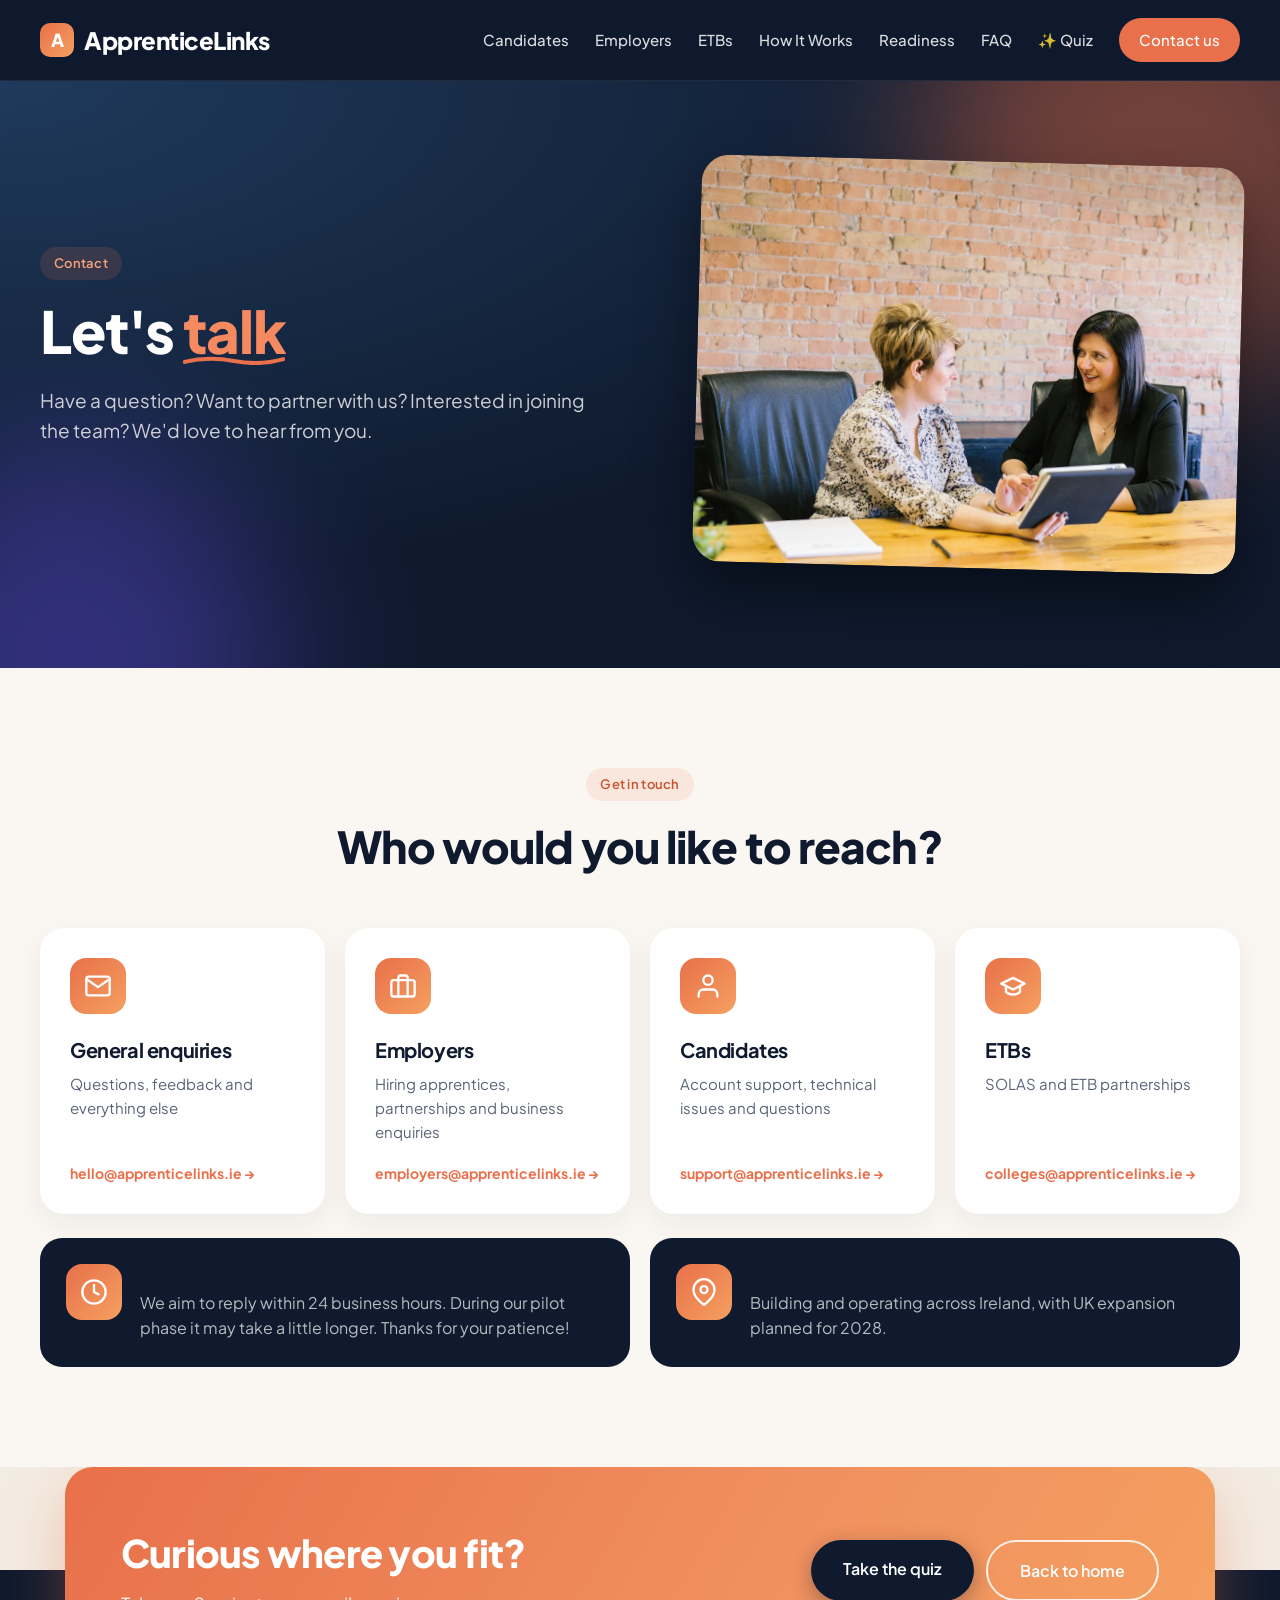
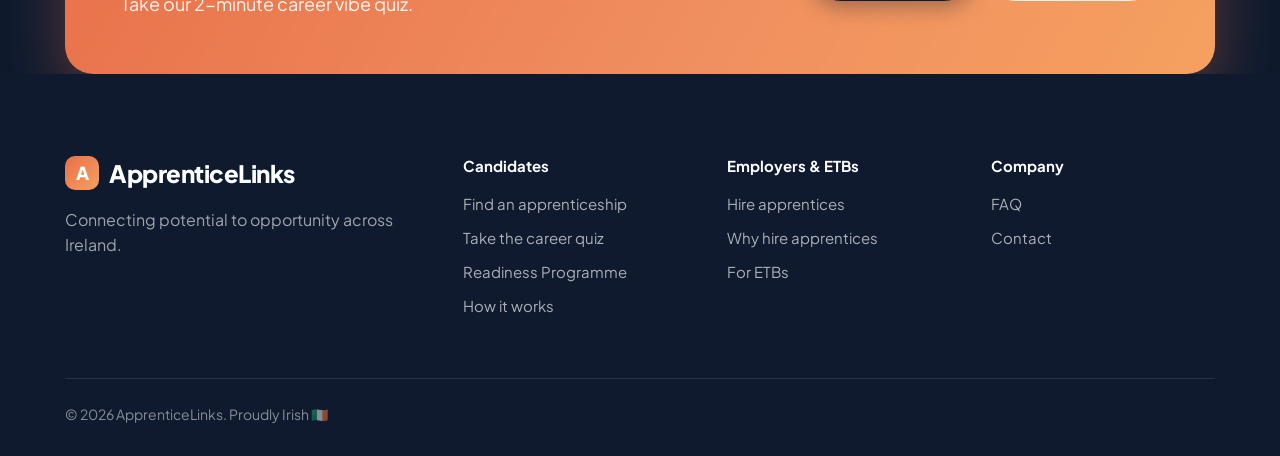
==== commit e6497efb: "Remove progress/outcome tracking claims and rename Colleges to ETBs ApprenticeLinks does not track a" ====
--- a/contact.html
+++ b/contact.html
@@ -19,7 +19,7 @@
     <nav class="site-nav">
       <a href="for-candidates.html">Candidates</a>
       <a href="for-employers.html">Employers</a>
-      <a href="for-colleges.html">Colleges</a>
+      <a href="for-colleges.html">ETBs</a>
       <a href="how-it-works.html">How It Works</a>
       <a href="readiness-programme.html">Readiness</a>
       <a href="faq.html">FAQ</a>
@@ -67,8 +67,8 @@
       </a>
       <a class="contact-card reveal" href="mailto:colleges@apprenticelinks.ie">
         <div class="icon-badge"><svg viewBox="0 0 24 24"><path d="M22 10L12 5 2 10l10 5 10-5z"/><path d="M6 12v5c3 3 9 3 12 0v-5"/></svg></div>
-        <h3>Educators &amp; ETBs</h3>
-        <p>SOLAS, ETB and education provider partnerships</p>
+        <h3>ETBs</h3>
+        <p>SOLAS and ETB partnerships</p>
         <span class="contact-email">colleges@apprenticelinks.ie →</span>
       </a>
     </div>
@@ -105,10 +105,10 @@
         <a href="how-it-works.html">How it works</a>
       </div>
       <div>
-        <h4>Employers &amp; Colleges</h4>
+        <h4>Employers &amp; ETBs</h4>
         <a href="for-employers.html">Hire apprentices</a>
         <a href="why-hire-apprentices.html">Why hire apprentices</a>
-        <a href="for-colleges.html">For colleges</a>
+        <a href="for-colleges.html">For ETBs</a>
       </div>
       <div>
         <h4>Company</h4>
--- a/styles.css
+++ b/styles.css
@@ -1799,7 +1799,7 @@
 }
 
 .price-card h3 {
-  font-size: 20px;
+  font-size: 26px;
   color: #0f1a2e;
 }
 
@@ -1817,7 +1817,7 @@
 
 .price-desc {
   color: #5a6475;
-  margin-bottom: 22px;
+  margin: 6px 0 22px;
 }
 
 .price-card .btn {
